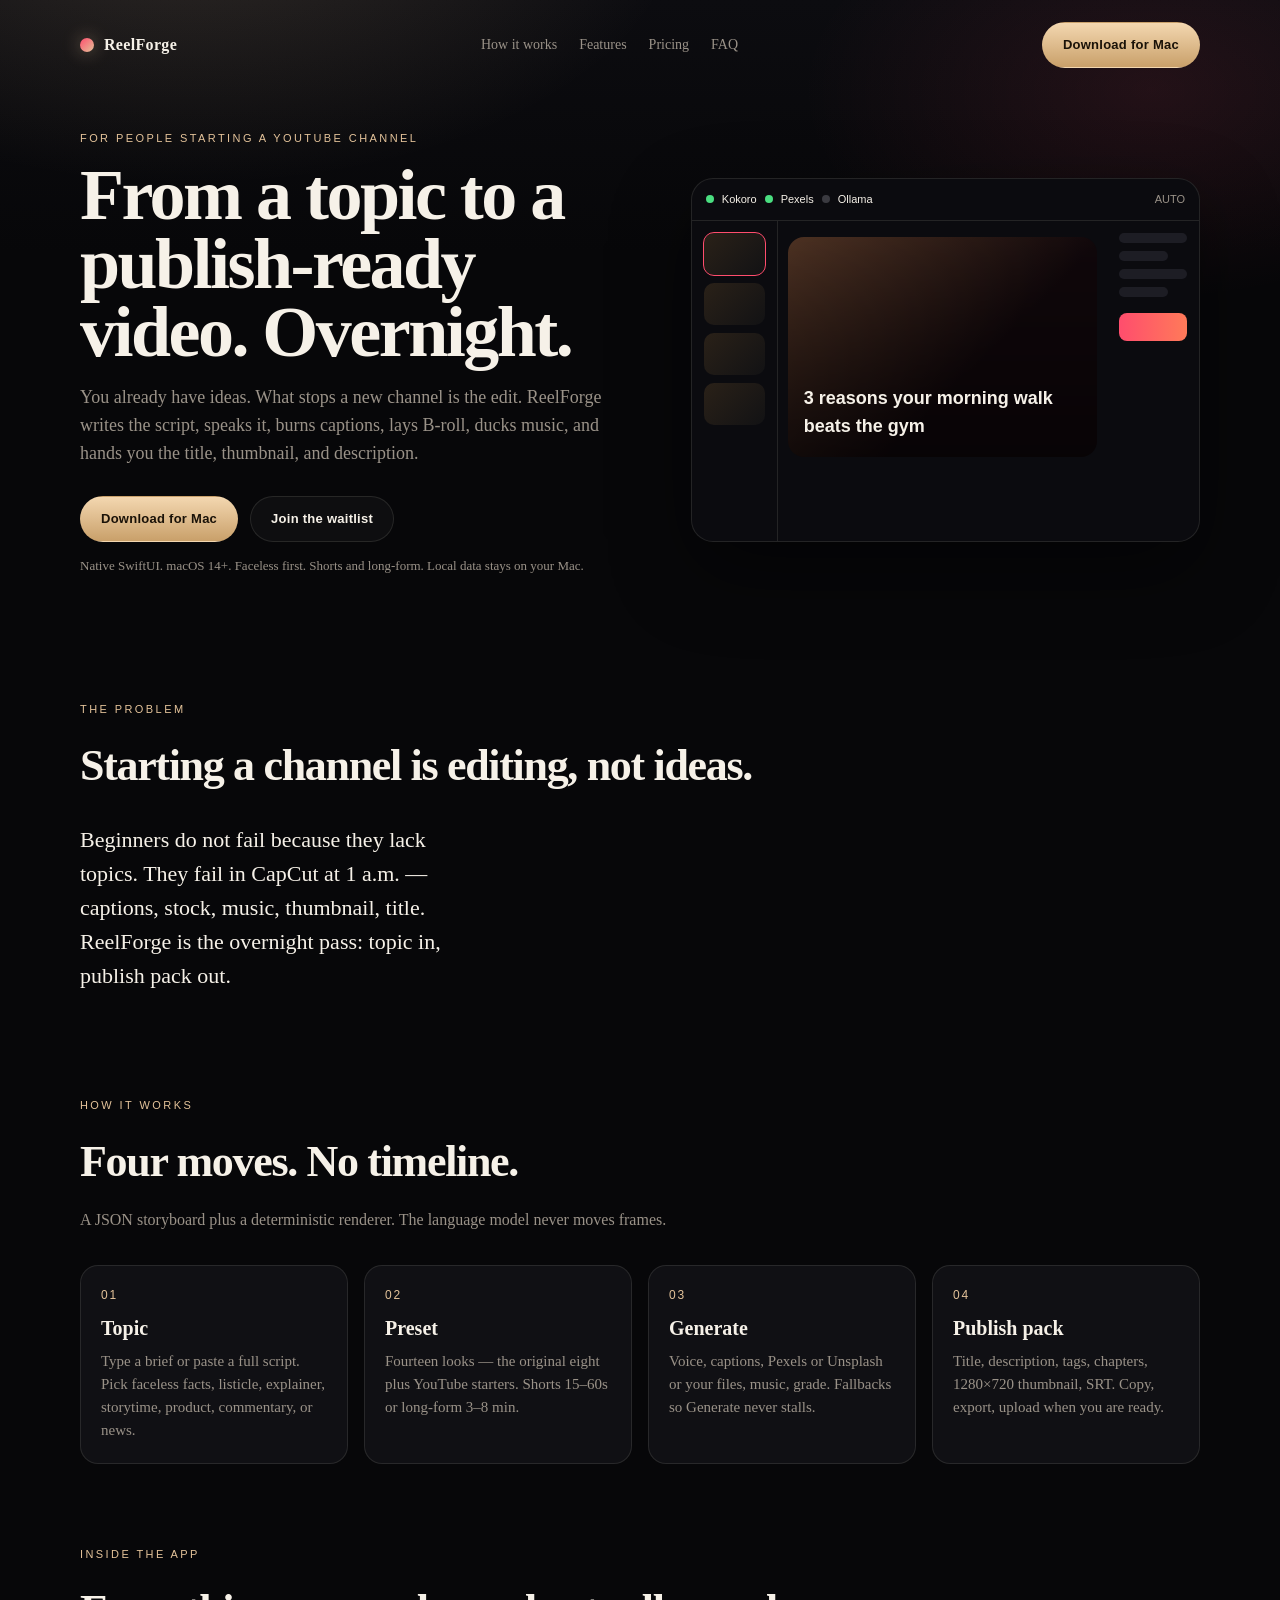
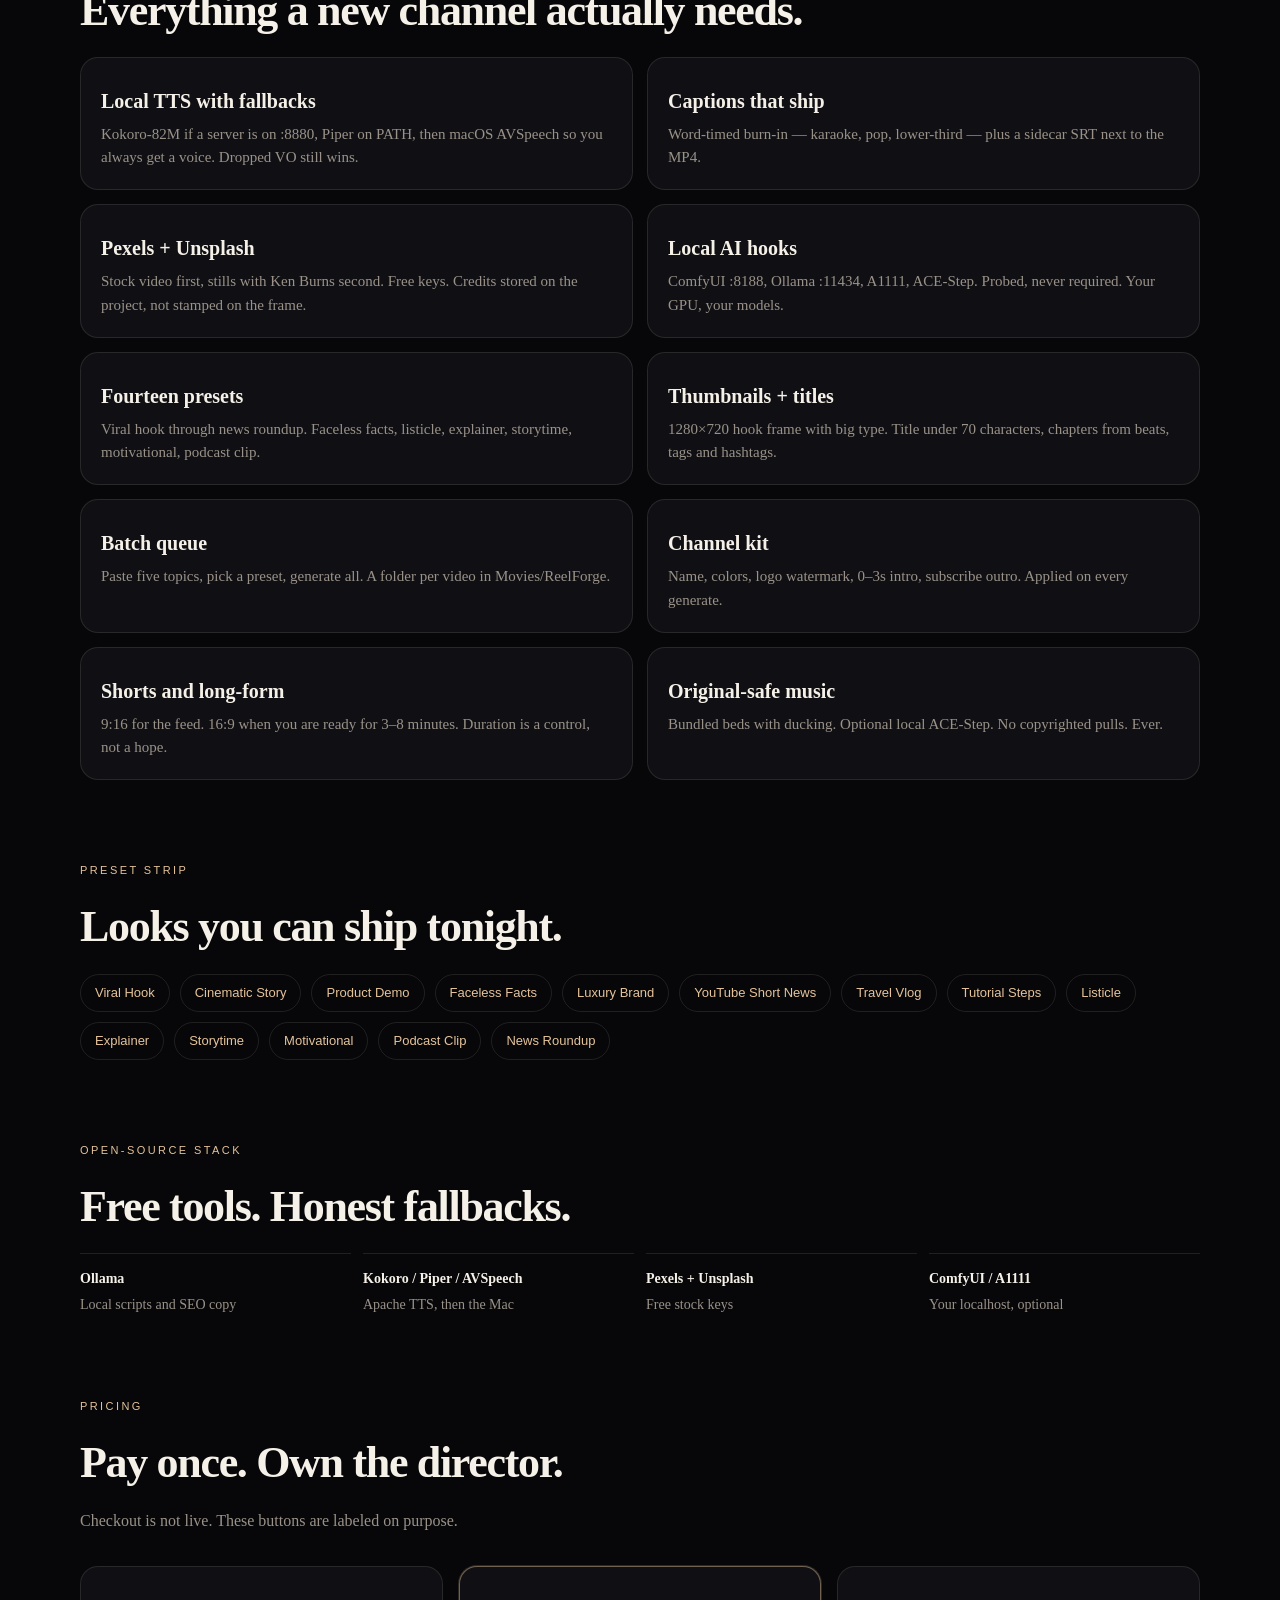
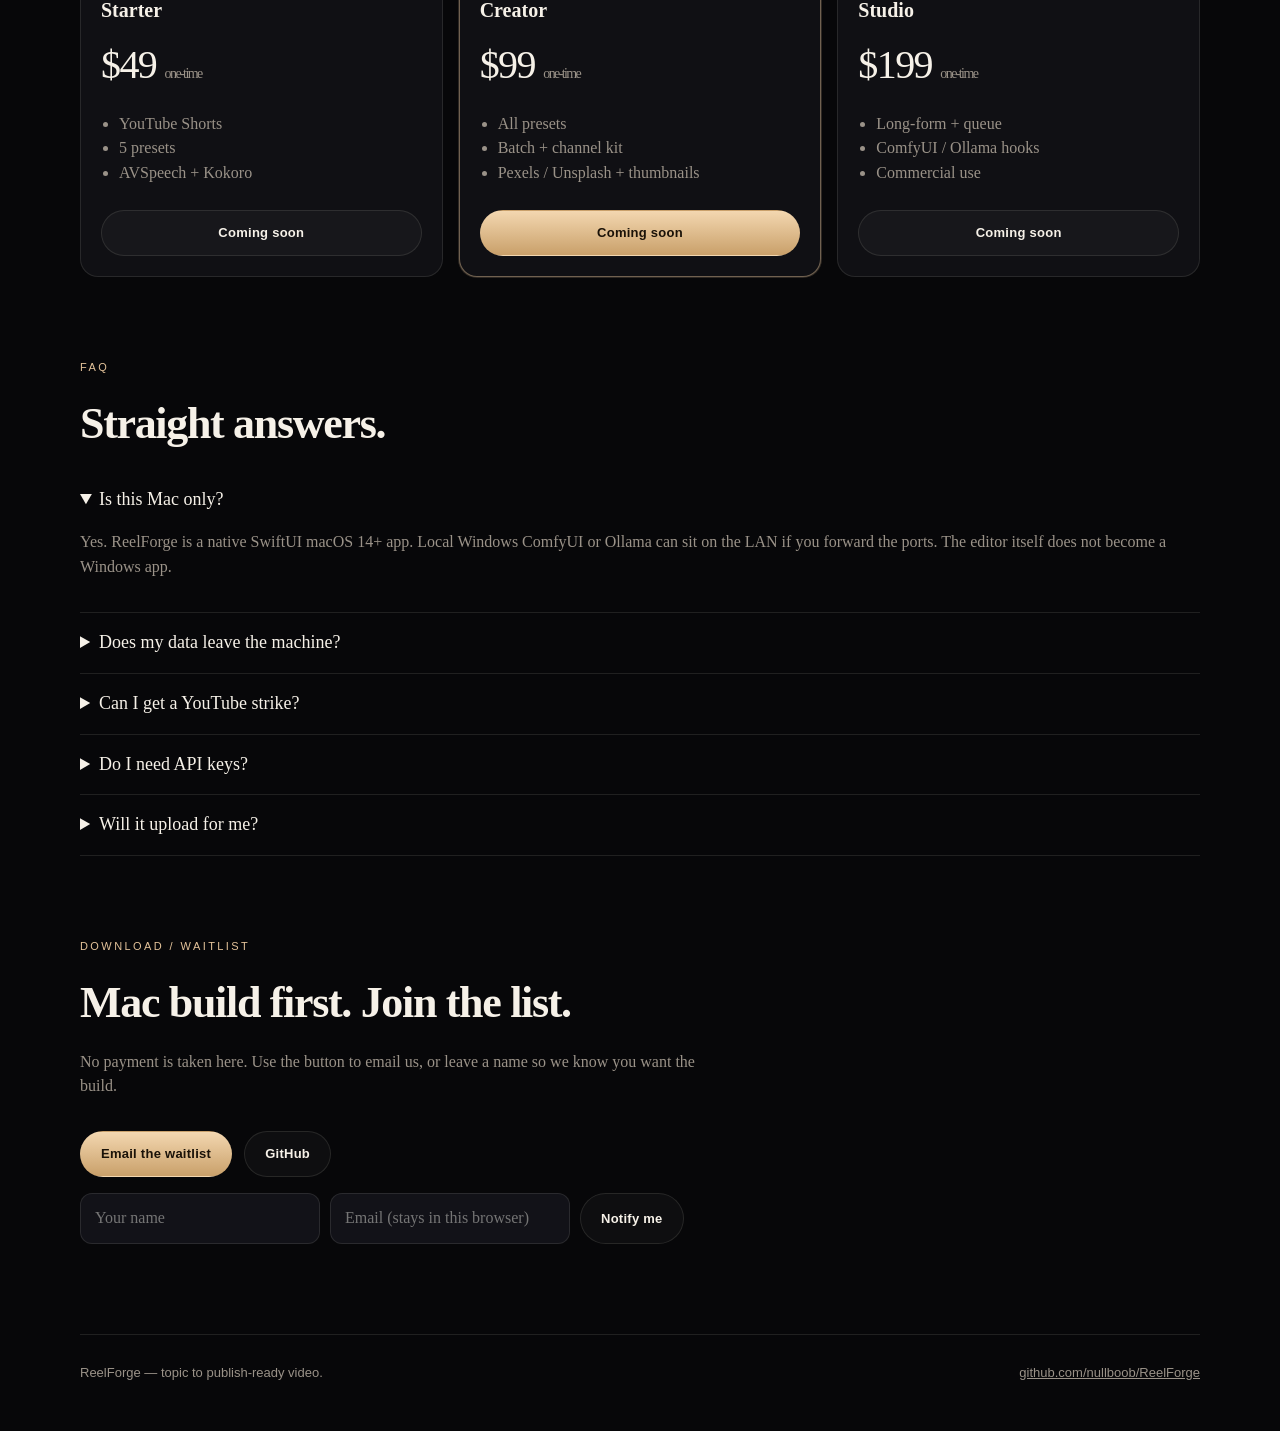
==== site/index.html @ a529e501 "Add YouTube publish pack, channel kit, batch, and sales site Expand ReelForge for beginner YouTube a" ====
<!DOCTYPE html>
<html lang="en">
<head>
  <meta charset="utf-8" />
  <meta name="viewport" content="width=device-width, initial-scale=1" />
  <title>ReelForge — From a topic to a publish-ready video. Overnight.</title>
  <meta name="description" content="ReelForge is a native Mac app for new YouTubers. Type a topic. Get a finished Short or long-form video with voice, captions, B-roll, music, thumbnail, title, and tags." />
  <link rel="stylesheet" href="styles.css" />
</head>
<body>
  <div class="wrap">
    <header class="nav">
      <div class="brand"><span class="mark"></span> ReelForge</div>
      <nav class="nav-links">
        <a href="#how">How it works</a>
        <a href="#features">Features</a>
        <a href="#pricing">Pricing</a>
        <a href="#faq">FAQ</a>
      </nav>
      <a class="btn btn-gold" href="#download">Download for Mac</a>
    </header>

    <section class="hero">
      <div>
        <div class="kicker">For people starting a YouTube channel</div>
        <h1>From a topic to a publish-ready video. Overnight.</h1>
        <p class="lede">You already have ideas. What stops a new channel is the edit. ReelForge writes the script, speaks it, burns captions, lays B-roll, ducks music, and hands you the title, thumbnail, and description.</p>
        <div class="cta-row">
          <a class="btn btn-gold" href="#download">Download for Mac</a>
          <a class="btn btn-ghost" href="#waitlist">Join the waitlist</a>
        </div>
        <p class="fine">Native SwiftUI. macOS 14+. Faceless first. Shorts and long-form. Local data stays on your Mac.</p>
      </div>
      <aside class="mock" aria-label="ReelForge app mock">
        <div class="mock-bar">
          <span class="dot on"></span> Kokoro
          <span class="dot on"></span> Pexels
          <span class="dot"></span> Ollama
          <span style="margin-left:auto;color:#9a9288">AUTO</span>
        </div>
        <div class="mock-body">
          <div class="col">
            <div class="chip sel"></div>
            <div class="chip"></div>
            <div class="chip"></div>
            <div class="chip"></div>
          </div>
          <div>
            <div class="screen">3 reasons your morning walk beats the gym</div>
          </div>
          <div class="col">
            <div class="bar wide"></div>
            <div class="bar mid"></div>
            <div class="bar wide"></div>
            <div class="bar mid"></div>
            <div class="gen"></div>
          </div>
        </div>
      </aside>
    </section>

    <section class="problem">
      <div class="kicker">The problem</div>
      <h2>Starting a channel is editing, not ideas.</h2>
      <p>Beginners do not fail because they lack topics. They fail in CapCut at 1 a.m. — captions, stock, music, thumbnail, title. ReelForge is the overnight pass: topic in, publish pack out.</p>
    </section>

    <section class="how" id="how">
      <div class="kicker">How it works</div>
      <h2>Four moves. No timeline.</h2>
      <p class="sub">A JSON storyboard plus a deterministic renderer. The language model never moves frames.</p>
      <div class="steps">
        <article class="step"><div class="num">01</div><h3>Topic</h3><p>Type a brief or paste a full script. Pick faceless facts, listicle, explainer, storytime, product, commentary, or news.</p></article>
        <article class="step"><div class="num">02</div><h3>Preset</h3><p>Fourteen looks — the original eight plus YouTube starters. Shorts 15–60s or long-form 3–8 min.</p></article>
        <article class="step"><div class="num">03</div><h3>Generate</h3><p>Voice, captions, Pexels or Unsplash or your files, music, grade. Fallbacks so Generate never stalls.</p></article>
        <article class="step"><div class="num">04</div><h3>Publish pack</h3><p>Title, description, tags, chapters, 1280×720 thumbnail, SRT. Copy, export, upload when you are ready.</p></article>
      </div>
    </section>

    <section class="features" id="features">
      <div class="kicker">Inside the app</div>
      <h2>Everything a new channel actually needs.</h2>
      <div class="grid">
        <article class="feat"><h3>Local TTS with fallbacks</h3><p>Kokoro-82M if a server is on :8880, Piper on PATH, then macOS AVSpeech so you always get a voice. Dropped VO still wins.</p></article>
        <article class="feat"><h3>Captions that ship</h3><p>Word-timed burn-in — karaoke, pop, lower-third — plus a sidecar SRT next to the MP4.</p></article>
        <article class="feat"><h3>Pexels + Unsplash</h3><p>Stock video first, stills with Ken Burns second. Free keys. Credits stored on the project, not stamped on the frame.</p></article>
        <article class="feat"><h3>Local AI hooks</h3><p>ComfyUI :8188, Ollama :11434, A1111, ACE-Step. Probed, never required. Your GPU, your models.</p></article>
        <article class="feat"><h3>Fourteen presets</h3><p>Viral hook through news roundup. Faceless facts, listicle, explainer, storytime, motivational, podcast clip.</p></article>
        <article class="feat"><h3>Thumbnails + titles</h3><p>1280×720 hook frame with big type. Title under 70 characters, chapters from beats, tags and hashtags.</p></article>
        <article class="feat"><h3>Batch queue</h3><p>Paste five topics, pick a preset, generate all. A folder per video in Movies/ReelForge.</p></article>
        <article class="feat"><h3>Channel kit</h3><p>Name, colors, logo watermark, 0–3s intro, subscribe outro. Applied on every generate.</p></article>
        <article class="feat"><h3>Shorts and long-form</h3><p>9:16 for the feed. 16:9 when you are ready for 3–8 minutes. Duration is a control, not a hope.</p></article>
        <article class="feat"><h3>Original-safe music</h3><p>Bundled beds with ducking. Optional local ACE-Step. No copyrighted pulls. Ever.</p></article>
      </div>
    </section>

    <section class="presets">
      <div class="kicker">Preset strip</div>
      <h2>Looks you can ship tonight.</h2>
      <div class="strip">
        <span class="pill">Viral Hook</span>
        <span class="pill">Cinematic Story</span>
        <span class="pill">Product Demo</span>
        <span class="pill">Faceless Facts</span>
        <span class="pill">Luxury Brand</span>
        <span class="pill">YouTube Short News</span>
        <span class="pill">Travel Vlog</span>
        <span class="pill">Tutorial Steps</span>
        <span class="pill">Listicle</span>
        <span class="pill">Explainer</span>
        <span class="pill">Storytime</span>
        <span class="pill">Motivational</span>
        <span class="pill">Podcast Clip</span>
        <span class="pill">News Roundup</span>
      </div>
    </section>

    <section class="trust">
      <div class="kicker">Open-source stack</div>
      <h2>Free tools. Honest fallbacks.</h2>
      <div class="trust-row">
        <div><strong>Ollama</strong> Local scripts and SEO copy</div>
        <div><strong>Kokoro / Piper / AVSpeech</strong> Apache TTS, then the Mac</div>
        <div><strong>Pexels + Unsplash</strong> Free stock keys</div>
        <div><strong>ComfyUI / A1111</strong> Your localhost, optional</div>
      </div>
    </section>

    <section class="pricing" id="pricing">
      <div class="kicker">Pricing</div>
      <h2>Pay once. Own the director.</h2>
      <p class="sub">Checkout is not live. These buttons are labeled on purpose.</p>
      <div class="prices">
        <article class="price">
          <h3>Starter</h3>
          <div class="cost">$49 <span>one-time</span></div>
          <ul>
            <li>YouTube Shorts</li>
            <li>5 presets</li>
            <li>AVSpeech + Kokoro</li>
          </ul>
          <a class="btn btn-ghost" href="#download">Coming soon</a>
        </article>
        <article class="price featured">
          <h3>Creator</h3>
          <div class="cost">$99 <span>one-time</span></div>
          <ul>
            <li>All presets</li>
            <li>Batch + channel kit</li>
            <li>Pexels / Unsplash + thumbnails</li>
          </ul>
          <a class="btn btn-gold" href="#download">Coming soon</a>
        </article>
        <article class="price">
          <h3>Studio</h3>
          <div class="cost">$199 <span>one-time</span></div>
          <ul>
            <li>Long-form + queue</li>
            <li>ComfyUI / Ollama hooks</li>
            <li>Commercial use</li>
          </ul>
          <a class="btn btn-ghost" href="#download">Coming soon</a>
        </article>
      </div>
    </section>

    <section class="faq" id="faq">
      <div class="kicker">FAQ</div>
      <h2>Straight answers.</h2>
      <details open>
        <summary>Is this Mac only?</summary>
        <p>Yes. ReelForge is a native SwiftUI macOS 14+ app. Local Windows ComfyUI or Ollama can sit on the LAN if you forward the ports. The editor itself does not become a Windows app.</p>
      </details>
      <details>
        <summary>Does my data leave the machine?</summary>
        <p>Projects live in Application Support. Exports land in Movies/ReelForge. Optional keys call Pexels or Unsplash. Optional localhost calls stay on your network. There is no cloud render farm.</p>
      </details>
      <details>
        <summary>Can I get a YouTube strike?</summary>
        <p>We never download copyrighted music. Beds are synthesized or come from a local ACE-Step hook you run. Stock still needs you to respect Pexels/Unsplash licenses. You remain the publisher.</p>
      </details>
      <details>
        <summary>Do I need API keys?</summary>
        <p>No. Generate always finishes with AVSpeech, cards, and a bundled bed. Pexels and Unsplash keys unlock real B-roll. Ollama, Kokoro, ComfyUI are probes — nice when present.</p>
      </details>
      <details>
        <summary>Will it upload for me?</summary>
        <p>Not yet. Settings can store a YouTube Data API key. The Upload button is disabled until OAuth exists. We will not fake a successful upload.</p>
      </details>
    </section>

    <section class="waitlist" id="waitlist">
      <div class="kicker" id="download">Download / waitlist</div>
      <h2>Mac build first. Join the list.</h2>
      <p class="sub">No payment is taken here. Use the button to email us, or leave a name so we know you want the build.</p>
      <div class="cta-row">
        <a class="btn btn-gold" href="mailto:hello@reelforge.app?subject=ReelForge%20waitlist">Email the waitlist</a>
        <a class="btn btn-ghost" href="https://github.com/nullboob/ReelForge">GitHub</a>
      </div>
      <form action="#waitlist" method="get">
        <input type="text" name="name" placeholder="Your name" aria-label="Your name" />
        <input type="email" name="email" placeholder="Email (stays in this browser)" aria-label="Email" />
        <button class="btn btn-ghost" type="submit">Notify me</button>
      </form>
    </section>

    <footer>
      <div>ReelForge — topic to publish-ready video.</div>
      <a href="https://github.com/nullboob/ReelForge">github.com/nullboob/ReelForge</a>
    </footer>
  </div>
</body>
</html>
---- site/styles.css ----
:root {
  --bg: #070709;
  --ink: #f6f1e8;
  --muted: #9a9288;
  --gold: #e4c39a;
  --gold-2: #c9a06a;
  --line: rgba(255, 248, 236, 0.1);
  --card: #101014;
  --accent: #ff4d6d;
  --shadow: 0 30px 80px rgba(0, 0, 0, 0.45);
  --max: 1120px;
}

* { box-sizing: border-box; }
html { scroll-behavior: smooth; }
body {
  margin: 0;
  font-family: "Iowan Old Style", "Palatino Linotype", Palatino, Georgia, serif;
  background: var(--bg);
  color: var(--ink);
  line-height: 1.55;
}
body::before {
  content: "";
  position: fixed;
  inset: 0;
  pointer-events: none;
  background:
    radial-gradient(900px 500px at 15% -10%, rgba(228, 195, 154, 0.16), transparent 55%),
    radial-gradient(700px 420px at 90% 10%, rgba(255, 77, 109, 0.1), transparent 50%),
    linear-gradient(180deg, #0c0c10, #070709 28%);
  z-index: -1;
}

a { color: inherit; }
img { max-width: 100%; }
.wrap { width: min(var(--max), calc(100% - 40px)); margin: 0 auto; }
.nav, .hero, .grid, .steps, .presets, .trust, .pricing, .faq, footer { position: relative; }

.nav {
  display: flex;
  align-items: center;
  justify-content: space-between;
  padding: 22px 0 8px;
}
.brand {
  display: flex;
  align-items: center;
  gap: 10px;
  font-weight: 700;
  letter-spacing: 0.02em;
}
.mark {
  width: 14px;
  height: 14px;
  border-radius: 50%;
  background: linear-gradient(135deg, var(--accent), var(--gold));
  box-shadow: 0 0 18px rgba(228, 195, 154, 0.45);
}
.nav-links { display: flex; gap: 22px; font-size: 14px; color: var(--muted); }
.nav-links a { text-decoration: none; }
.nav-links a:hover { color: var(--gold); }

.btn {
  display: inline-flex;
  align-items: center;
  justify-content: center;
  border-radius: 999px;
  padding: 12px 20px;
  text-decoration: none;
  font-family: "Avenir Next", "Segoe UI", sans-serif;
  font-size: 13px;
  font-weight: 650;
  letter-spacing: 0.02em;
  border: 1px solid transparent;
}
.btn-gold {
  background: linear-gradient(180deg, #f3d7b0, var(--gold-2));
  color: #1a1208;
}
.btn-ghost {
  border-color: var(--line);
  color: var(--ink);
  background: rgba(255,255,255,0.03);
}
.btn:hover { transform: translateY(-1px); }

.hero { display: grid; grid-template-columns: 1.05fr 0.95fr; gap: 48px; padding: 54px 0 40px; align-items: center; }
.kicker {
  font-family: "Avenir Next", "Segoe UI", sans-serif;
  font-size: 11px;
  letter-spacing: 0.22em;
  text-transform: uppercase;
  color: var(--gold);
  margin-bottom: 14px;
}
h1 {
  font-size: clamp(40px, 6vw, 72px);
  line-height: 0.95;
  letter-spacing: -0.035em;
  margin: 0 0 18px;
  font-weight: 600;
}
.lede { color: var(--muted); font-size: 18px; max-width: 34em; margin: 0 0 28px; }
.cta-row { display: flex; gap: 12px; flex-wrap: wrap; }
.fine { margin-top: 14px; color: var(--muted); font-size: 13px; }

.mock {
  background: #0b0b0f;
  border: 1px solid var(--line);
  border-radius: 22px;
  box-shadow: var(--shadow);
  overflow: hidden;
}
.mock-bar {
  display: flex;
  align-items: center;
  gap: 8px;
  padding: 12px 14px;
  border-bottom: 1px solid var(--line);
  font-family: "Avenir Next", sans-serif;
  font-size: 11px;
}
.dot { width: 8px; height: 8px; border-radius: 50%; background: #3a3a40; }
.dot.on { background: #4ade80; }
.mock-body { display: grid; grid-template-columns: 86px 1fr 92px; min-height: 320px; }
.col { padding: 12px; border-right: 1px solid var(--line); }
.col:last-child { border-right: 0; }
.chip {
  height: 42px;
  border-radius: 10px;
  margin-bottom: 8px;
  background: linear-gradient(135deg, #2a2118, #121214);
}
.chip.sel { outline: 1px solid var(--accent); }
.screen {
  margin: 16px 10px;
  border-radius: 16px;
  background:
    linear-gradient(180deg, rgba(0,0,0,0.15), rgba(0,0,0,0.55)),
    linear-gradient(135deg, #5a3a28, #12080c 60%);
  min-height: 220px;
  display: flex;
  align-items: flex-end;
  padding: 16px;
  font-family: "Avenir Next", sans-serif;
  font-weight: 800;
  font-size: 18px;
}
.field, .bar {
  height: 10px;
  border-radius: 99px;
  background: #1d1d24;
  margin-bottom: 8px;
}
.bar.wide { width: 100%; }
.bar.mid { width: 72%; }
.gen {
  margin-top: 16px;
  height: 28px;
  border-radius: 8px;
  background: linear-gradient(90deg, var(--accent), #ff7a59);
}

.problem, .how, .features, .presets, .trust, .pricing, .faq, .waitlist {
  padding: 72px 0 10px;
}
h2 { font-size: clamp(28px, 4vw, 44px); letter-spacing: -0.03em; margin: 0 0 12px; }
.sub { color: var(--muted); max-width: 40em; margin: 0 0 32px; }
.problem p { font-size: 22px; max-width: 18em; }

.steps { display: grid; grid-template-columns: repeat(4, 1fr); gap: 16px; }
.step, .feat, .price, .preset {
  background: var(--card);
  border: 1px solid var(--line);
  border-radius: 18px;
  padding: 20px;
}
.num { color: var(--gold); font-family: "Avenir Next", sans-serif; font-size: 12px; letter-spacing: 0.16em; }
.step h3, .feat h3, .price h3 { margin: 8px 0 6px; font-size: 20px; }
.grid { display: grid; grid-template-columns: repeat(2, 1fr); gap: 14px; }
.feat p, .step p, .price p { color: var(--muted); margin: 0; font-size: 15px; }

.strip { display: flex; flex-wrap: wrap; gap: 10px; }
.pill {
  border: 1px solid var(--line);
  border-radius: 999px;
  padding: 8px 14px;
  font-family: "Avenir Next", sans-serif;
  font-size: 13px;
  color: var(--gold);
}

.trust-row {
  display: grid;
  grid-template-columns: repeat(4, 1fr);
  gap: 12px;
}
.trust-row div {
  border-top: 1px solid var(--line);
  padding-top: 14px;
  color: var(--muted);
  font-size: 14px;
}
.trust-row strong { display: block; color: var(--ink); margin-bottom: 4px; }

.prices { display: grid; grid-template-columns: repeat(3, 1fr); gap: 16px; }
.price.featured { border-color: rgba(228, 195, 154, 0.45); box-shadow: 0 0 0 1px rgba(228,195,154,0.18); }
.cost { font-size: 40px; margin: 8px 0; letter-spacing: -0.04em; }
.cost span { font-size: 14px; color: var(--muted); }
.price ul { padding-left: 18px; color: var(--muted); }
.price .btn { width: 100%; margin-top: 8px; }

.faq details {
  border-bottom: 1px solid var(--line);
  padding: 16px 0;
}
.faq summary { cursor: pointer; font-size: 18px; }
.faq p { color: var(--muted); }

form {
  display: flex;
  gap: 10px;
  flex-wrap: wrap;
  margin-top: 16px;
}
input, textarea {
  background: #121218;
  border: 1px solid var(--line);
  color: var(--ink);
  border-radius: 12px;
  padding: 12px 14px;
  font: inherit;
  min-width: 240px;
}

footer {
  margin-top: 80px;
  padding: 28px 0 48px;
  border-top: 1px solid var(--line);
  display: flex;
  justify-content: space-between;
  gap: 16px;
  color: var(--muted);
  font-family: "Avenir Next", sans-serif;
  font-size: 13px;
}

@media (max-width: 900px) {
  .hero, .steps, .prices, .trust-row, .mock-body { grid-template-columns: 1fr; }
  .grid { grid-template-columns: 1fr; }
  .nav-links { display: none; }
  .mock-body { min-height: 0; }
  .col:first-child, .col:last-child { display: none; }
}
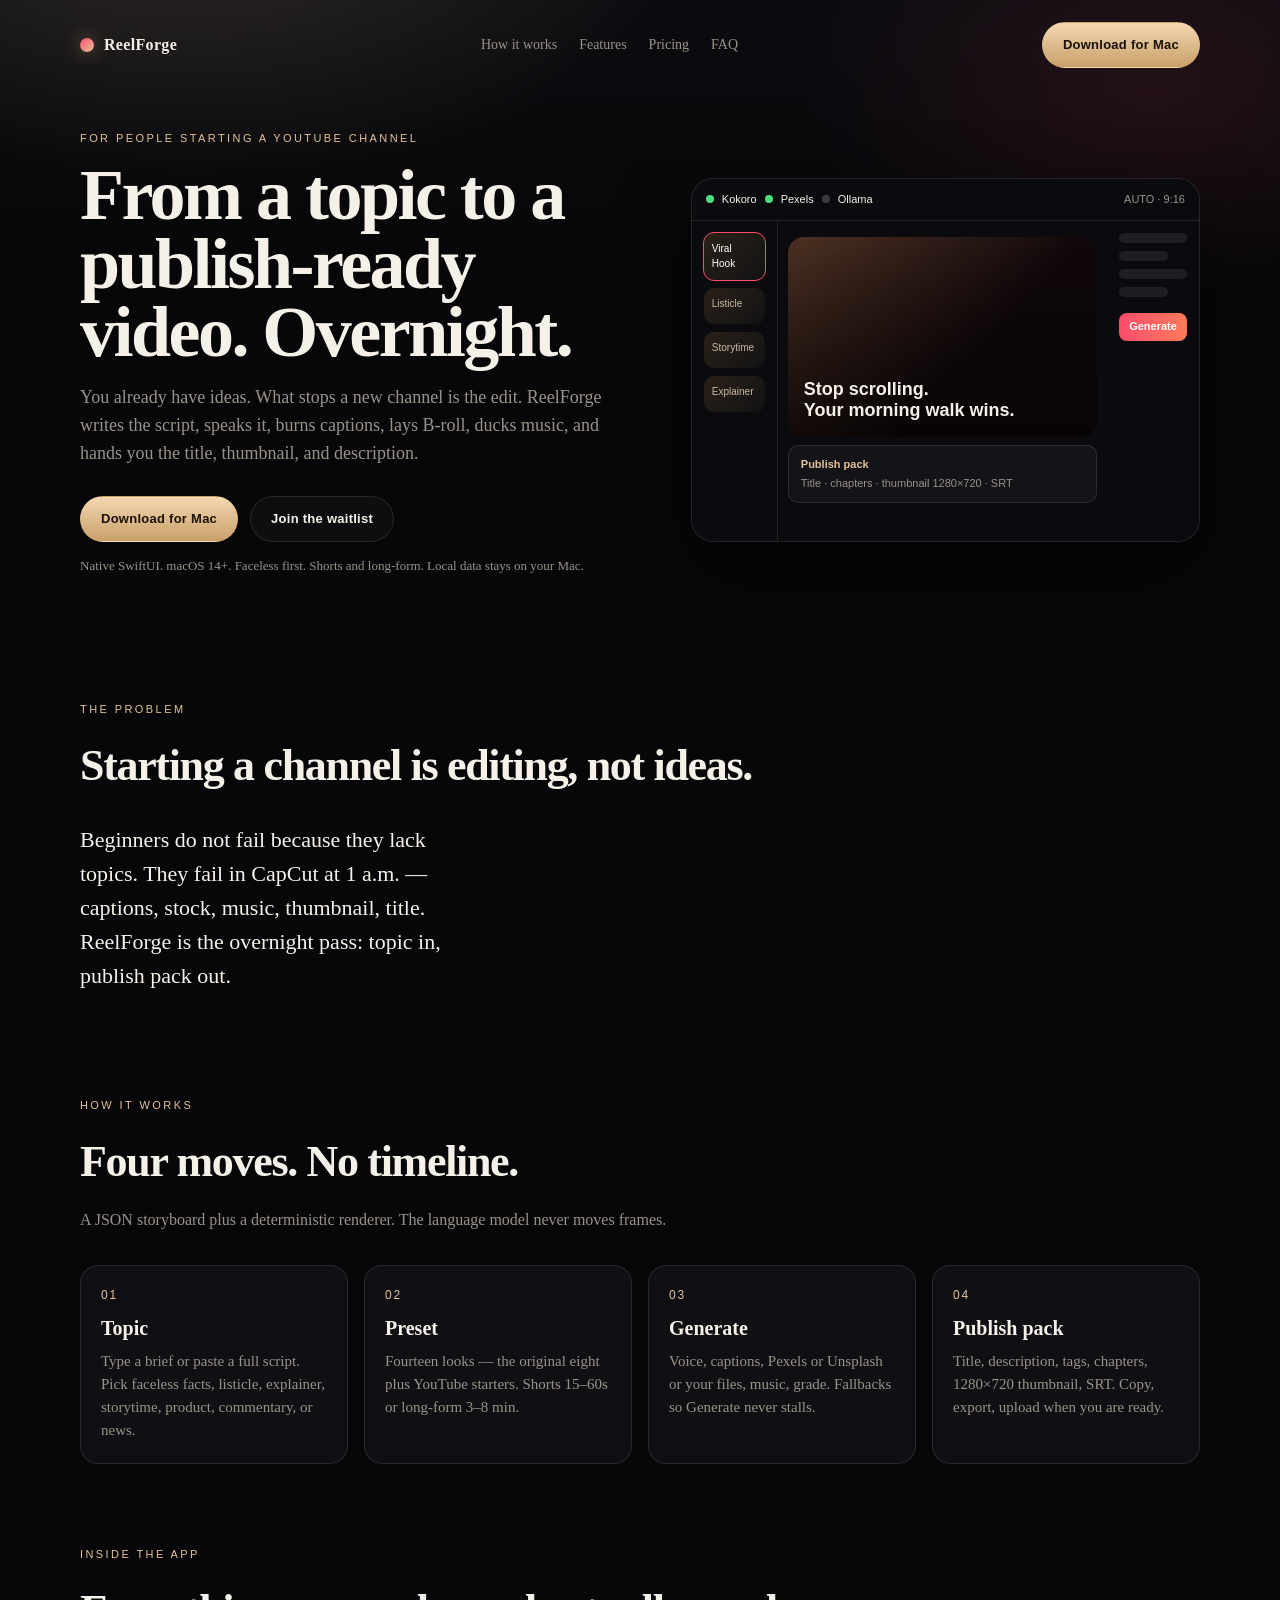
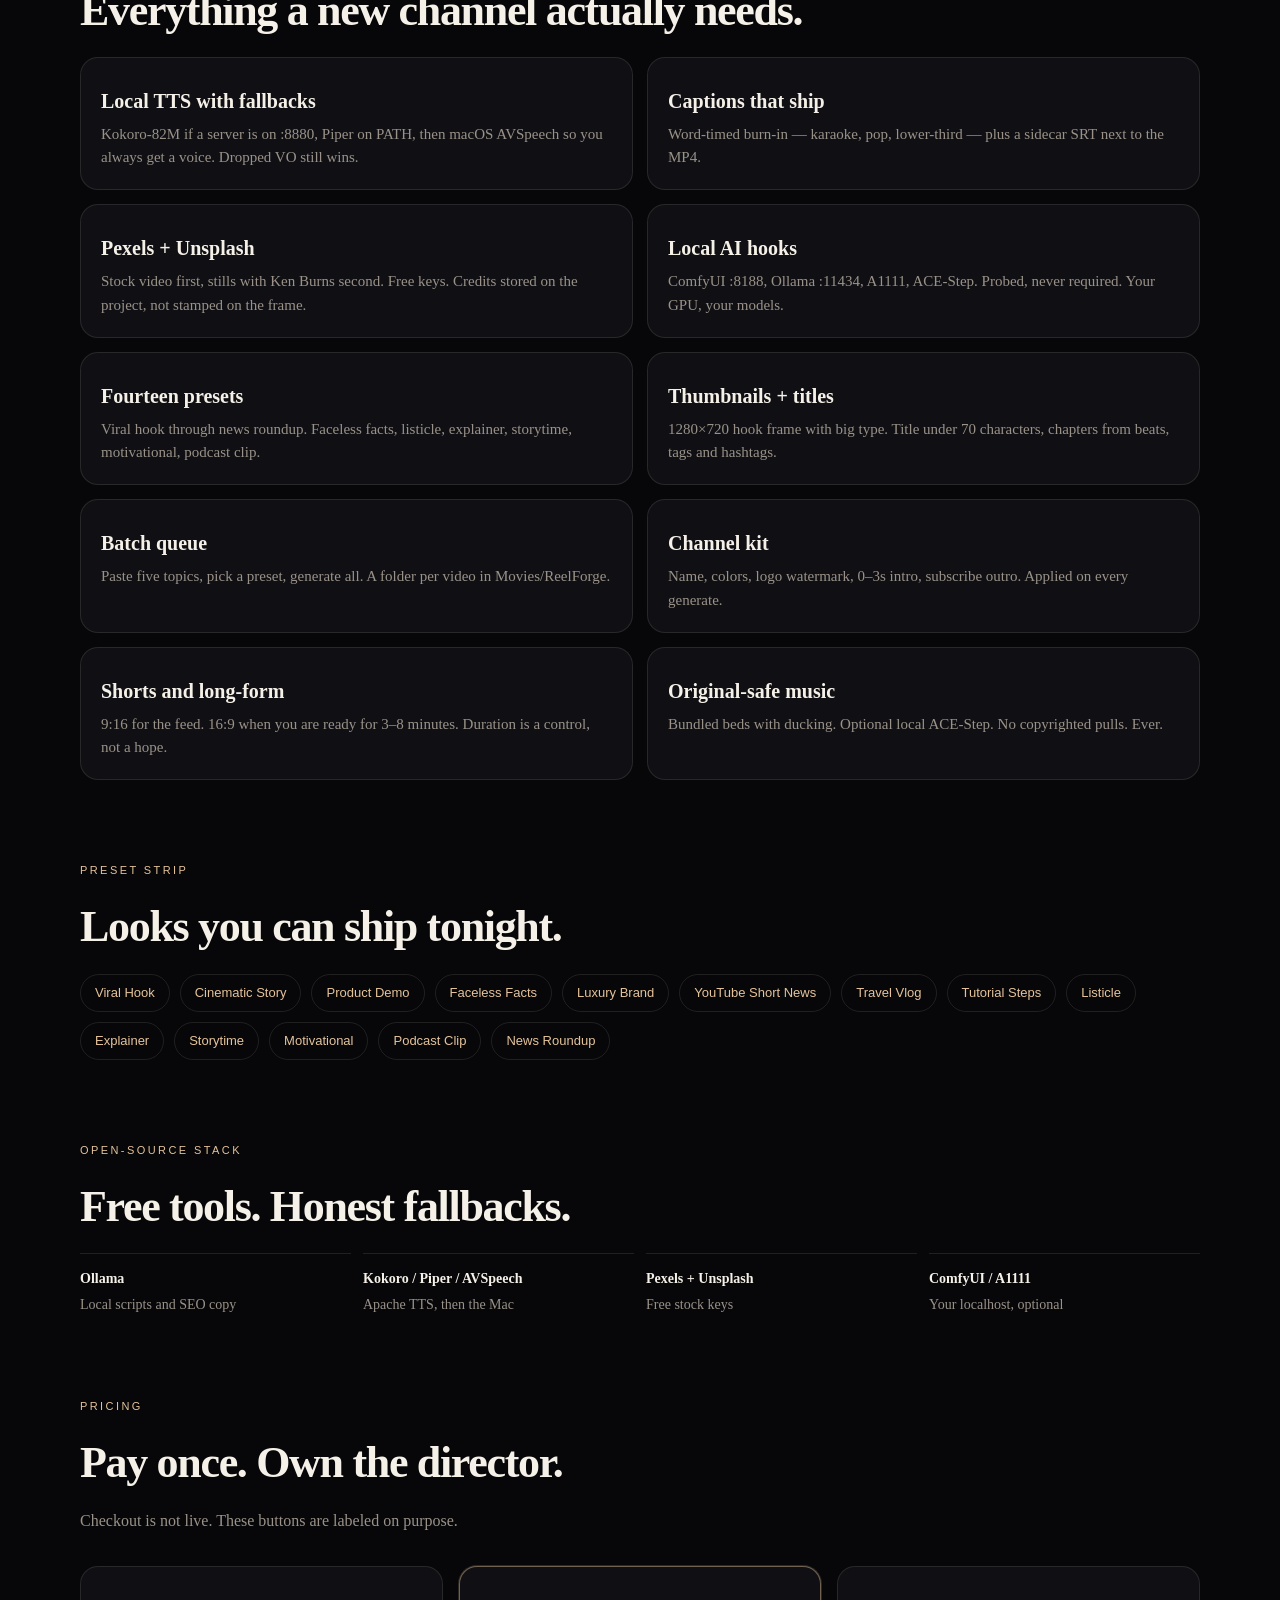
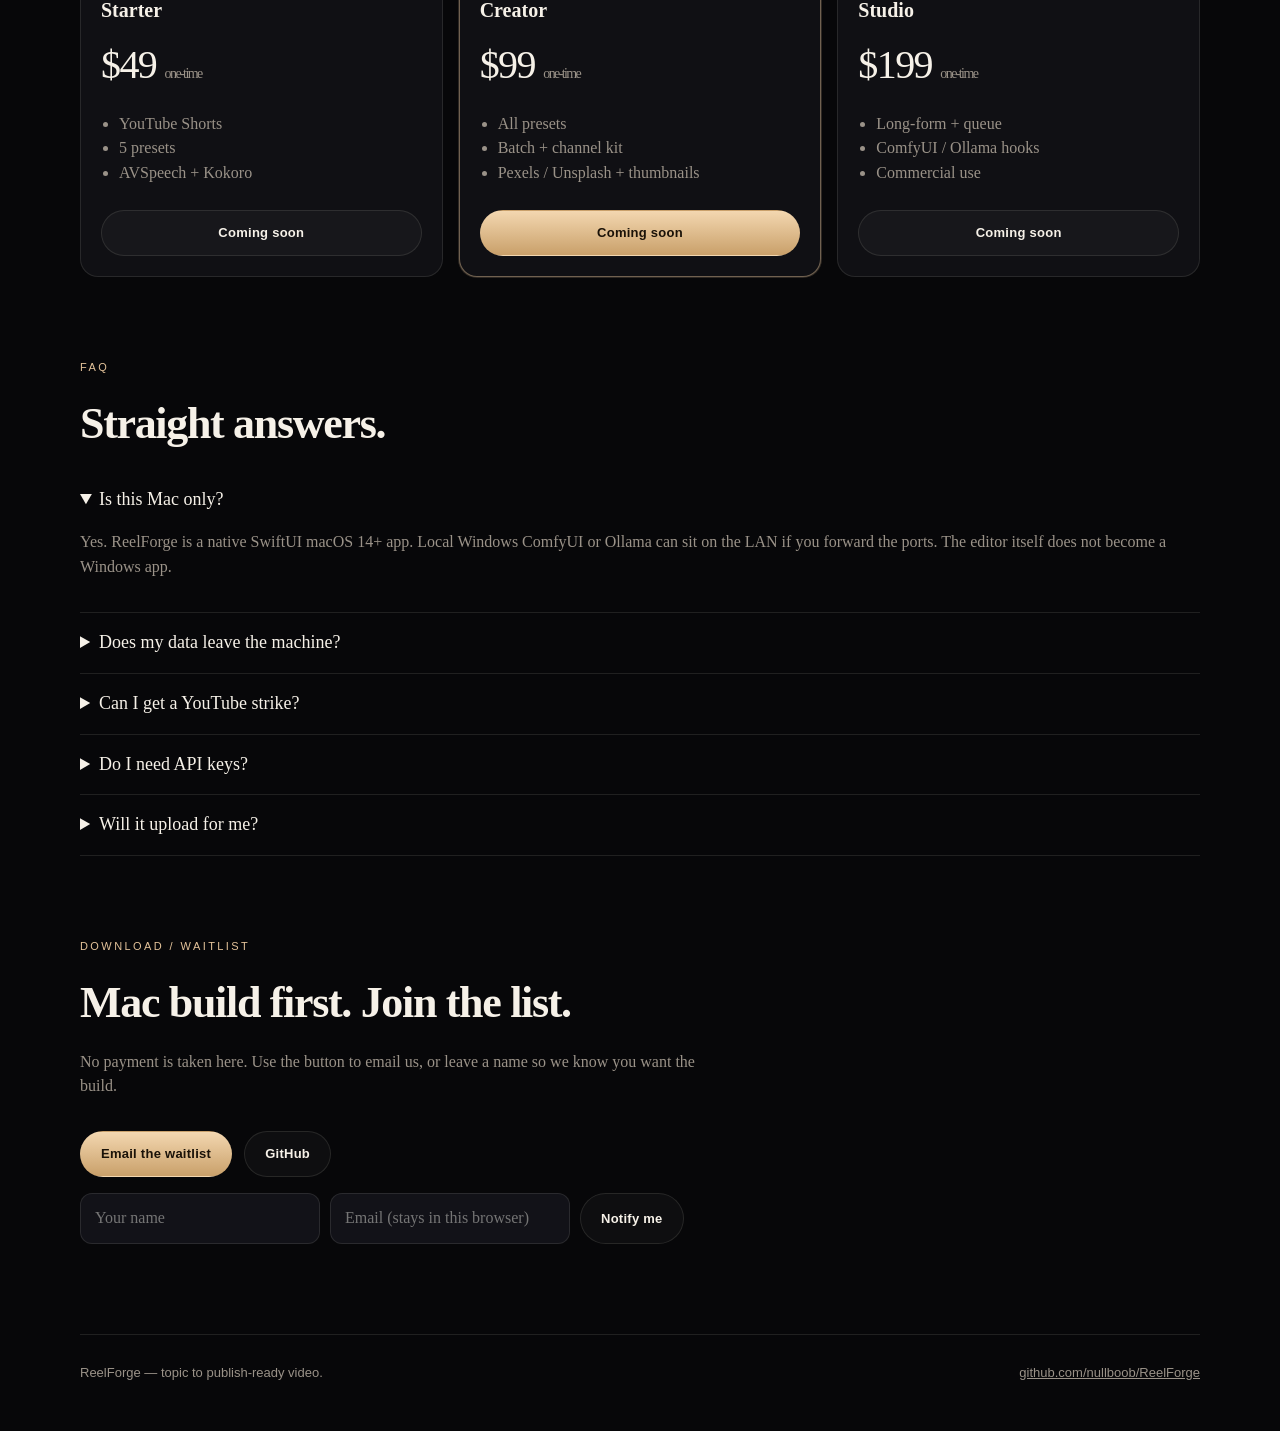
==== commit 4f73cfac: "Tighten YouTube picture quality and footage order Keep the Director + storyboard + AVFoundation path" ====
--- a/site/index.html
+++ b/site/index.html
@@ -36,24 +36,28 @@
           <span class="dot on"></span> Kokoro
           <span class="dot on"></span> Pexels
           <span class="dot"></span> Ollama
-          <span style="margin-left:auto;color:#9a9288">AUTO</span>
+          <span style="margin-left:auto;color:#9a9288">AUTO · 9:16</span>
         </div>
         <div class="mock-body">
           <div class="col">
-            <div class="chip sel"></div>
-            <div class="chip"></div>
-            <div class="chip"></div>
-            <div class="chip"></div>
+            <div class="chip sel">Viral Hook</div>
+            <div class="chip">Listicle</div>
+            <div class="chip">Storytime</div>
+            <div class="chip">Explainer</div>
           </div>
           <div>
-            <div class="screen">3 reasons your morning walk beats the gym</div>
+            <div class="screen">Stop scrolling.<br />Your morning walk wins.</div>
+            <div class="pack">
+              <strong>Publish pack</strong>
+              Title · chapters · thumbnail 1280×720 · SRT
+            </div>
           </div>
           <div class="col">
             <div class="bar wide"></div>
             <div class="bar mid"></div>
             <div class="bar wide"></div>
             <div class="bar mid"></div>
-            <div class="gen"></div>
+            <div class="gen">Generate</div>
           </div>
         </div>
       </aside>
--- a/site/styles.css
+++ b/site/styles.css
@@ -127,26 +127,42 @@
 .col { padding: 12px; border-right: 1px solid var(--line); }
 .col:last-child { border-right: 0; }
 .chip {
-  height: 42px;
+  min-height: 36px;
   border-radius: 10px;
   margin-bottom: 8px;
+  padding: 8px 8px;
   background: linear-gradient(135deg, #2a2118, #121214);
-}
-.chip.sel { outline: 1px solid var(--accent); }
+  font-family: "Avenir Next", sans-serif;
+  font-size: 10px;
+  color: #c9b8a4;
+}
+.chip.sel { outline: 1px solid var(--accent); color: #fff; }
 .screen {
-  margin: 16px 10px;
+  margin: 16px 10px 8px;
   border-radius: 16px;
   background:
     linear-gradient(180deg, rgba(0,0,0,0.15), rgba(0,0,0,0.55)),
     linear-gradient(135deg, #5a3a28, #12080c 60%);
-  min-height: 220px;
+  min-height: 200px;
   display: flex;
   align-items: flex-end;
   padding: 16px;
   font-family: "Avenir Next", sans-serif;
   font-weight: 800;
   font-size: 18px;
-}
+  line-height: 1.15;
+}
+.pack {
+  margin: 0 10px 12px;
+  padding: 10px 12px;
+  border-radius: 10px;
+  background: #141418;
+  border: 1px solid var(--line);
+  font-family: "Avenir Next", sans-serif;
+  font-size: 11px;
+  color: var(--muted);
+}
+.pack strong { display: block; color: var(--gold); margin-bottom: 2px; }
 .field, .bar {
   height: 10px;
   border-radius: 99px;
@@ -160,6 +176,13 @@
   height: 28px;
   border-radius: 8px;
   background: linear-gradient(90deg, var(--accent), #ff7a59);
+  color: #fff;
+  font-family: "Avenir Next", sans-serif;
+  font-size: 11px;
+  font-weight: 700;
+  display: flex;
+  align-items: center;
+  justify-content: center;
 }
 
 .problem, .how, .features, .presets, .trust, .pricing, .faq, .waitlist {
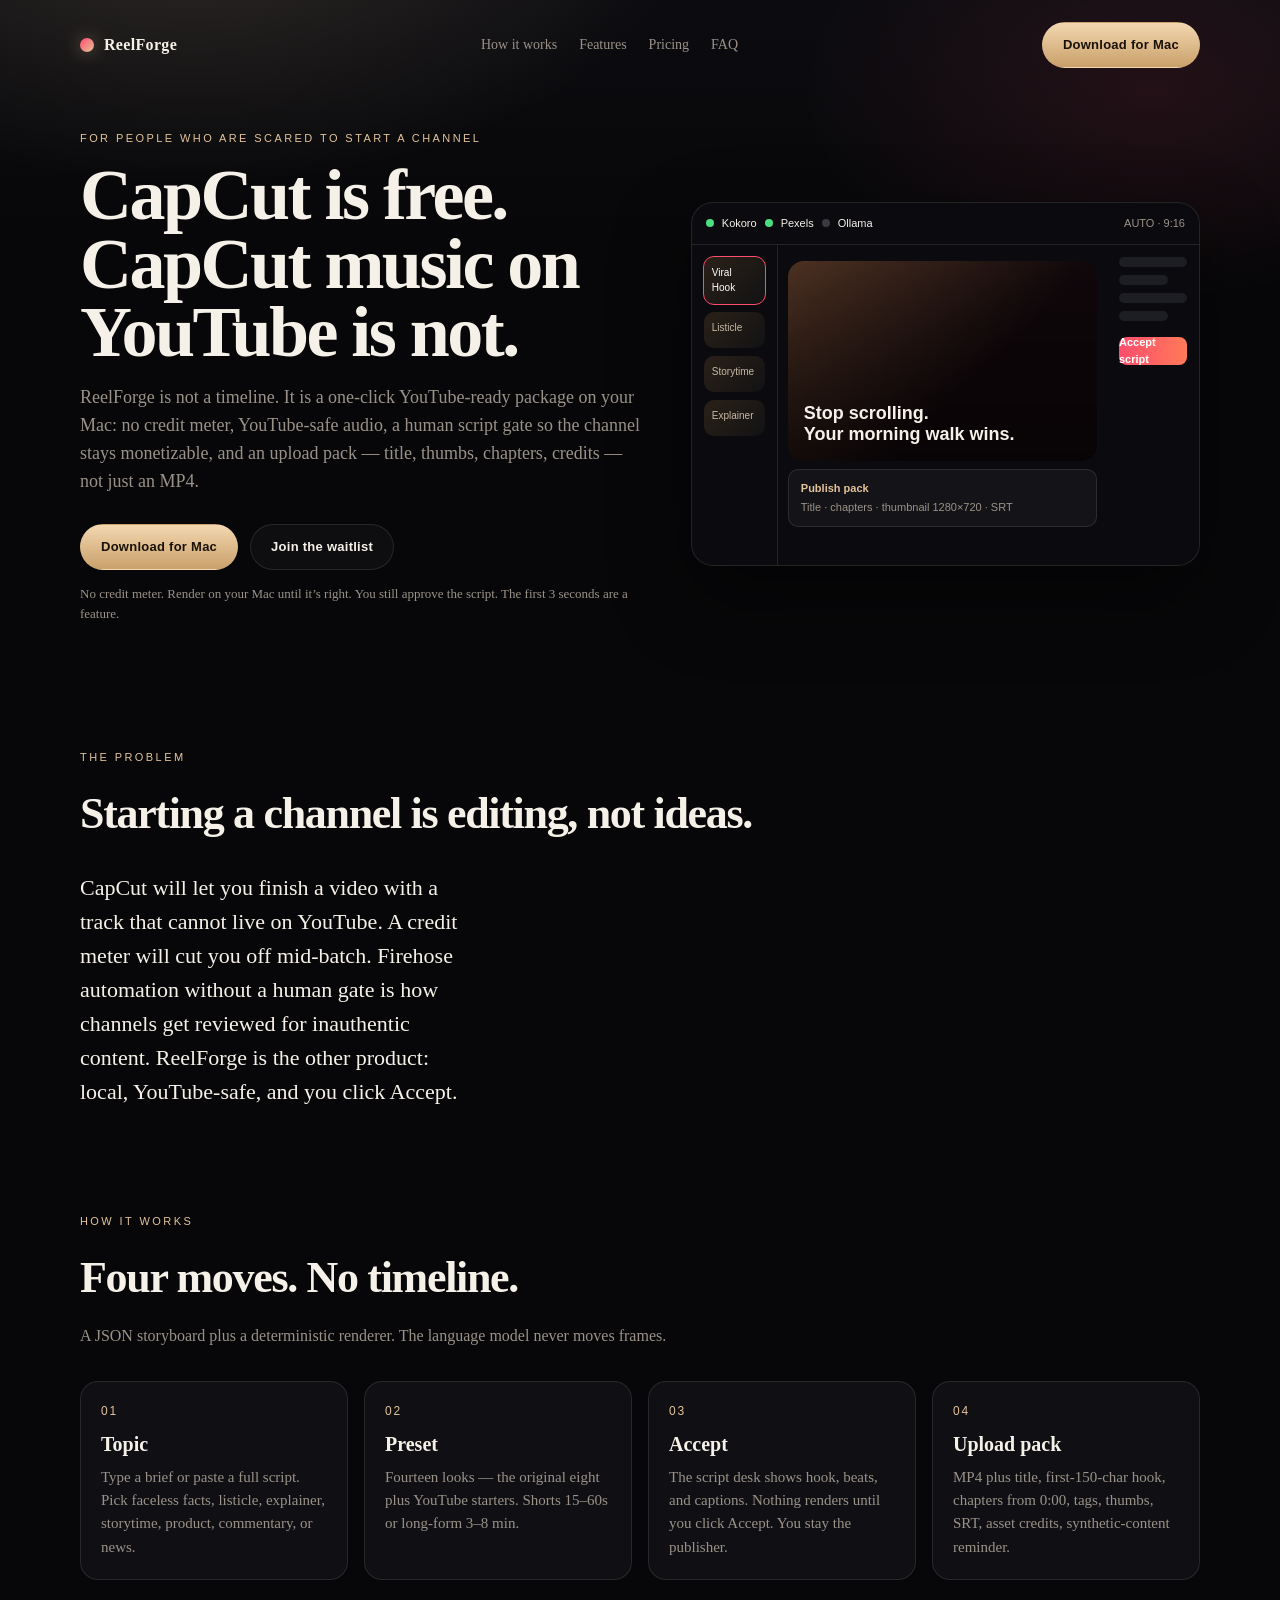
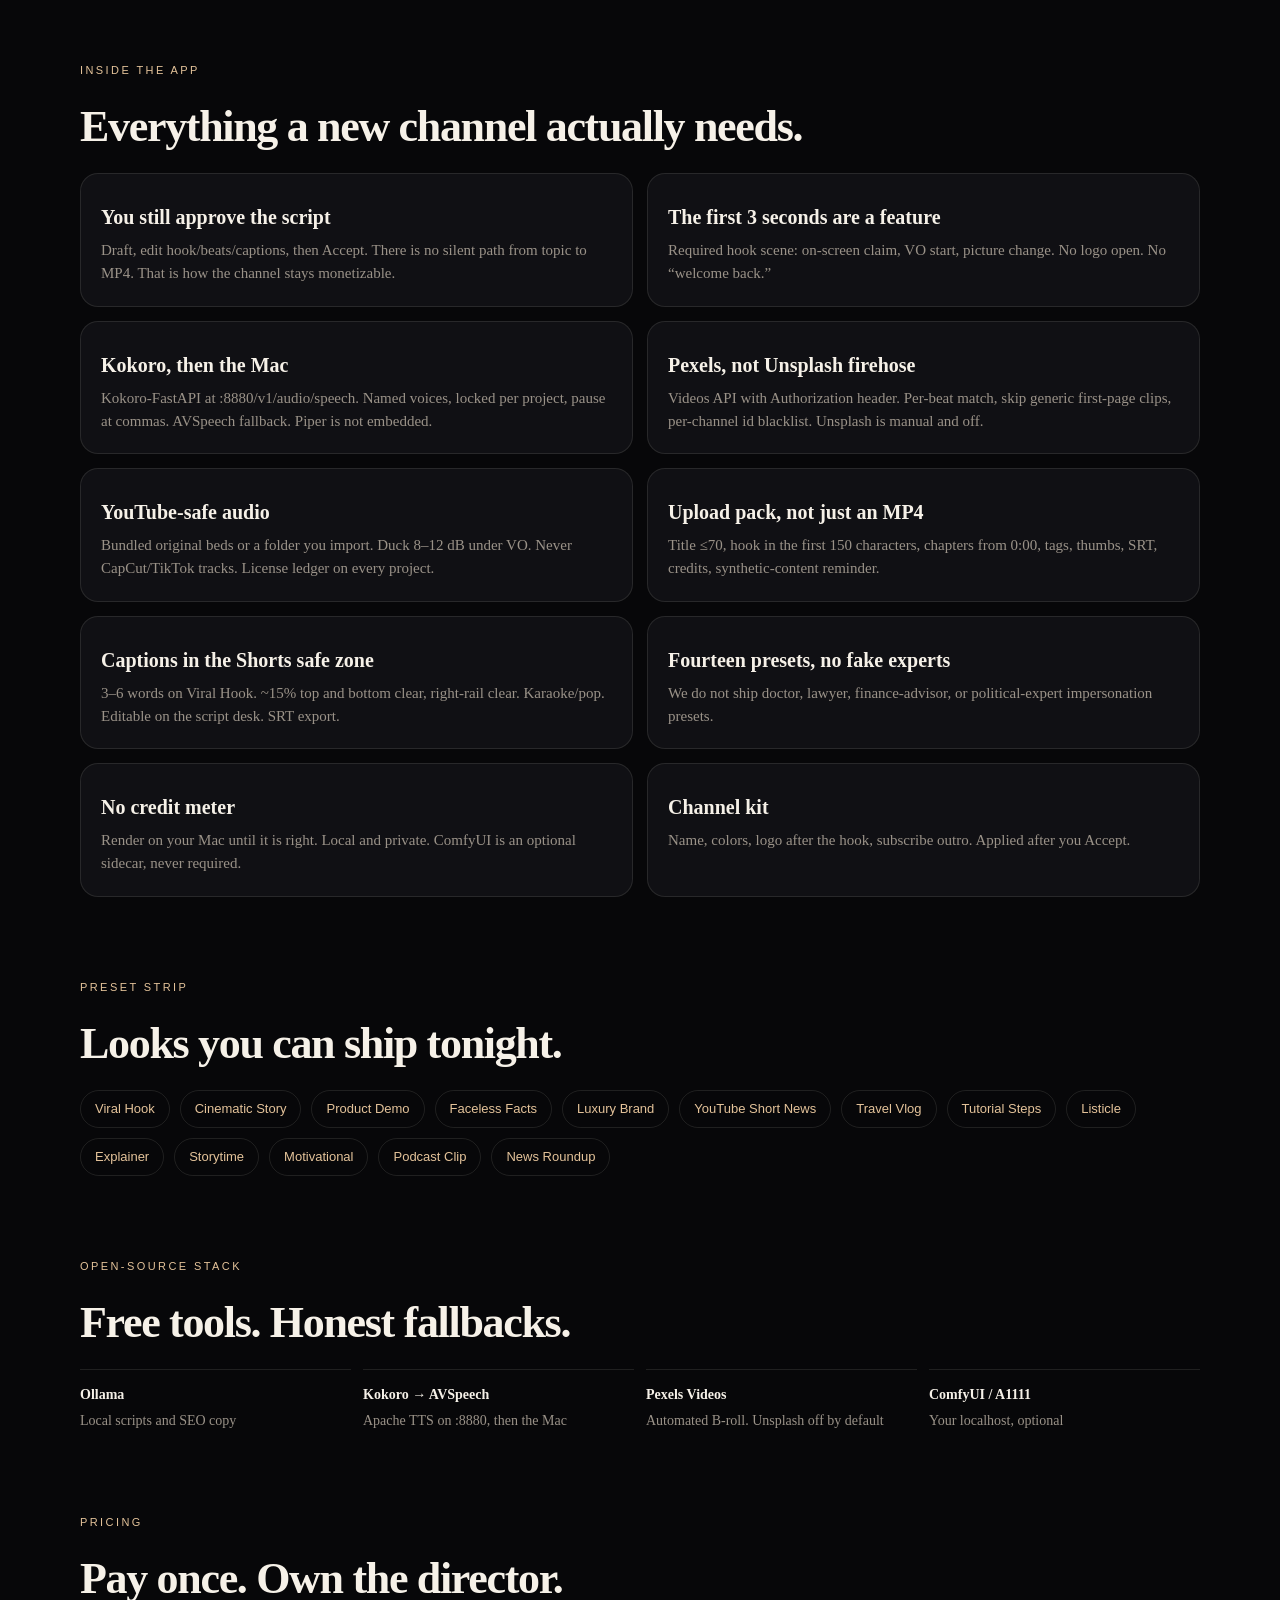
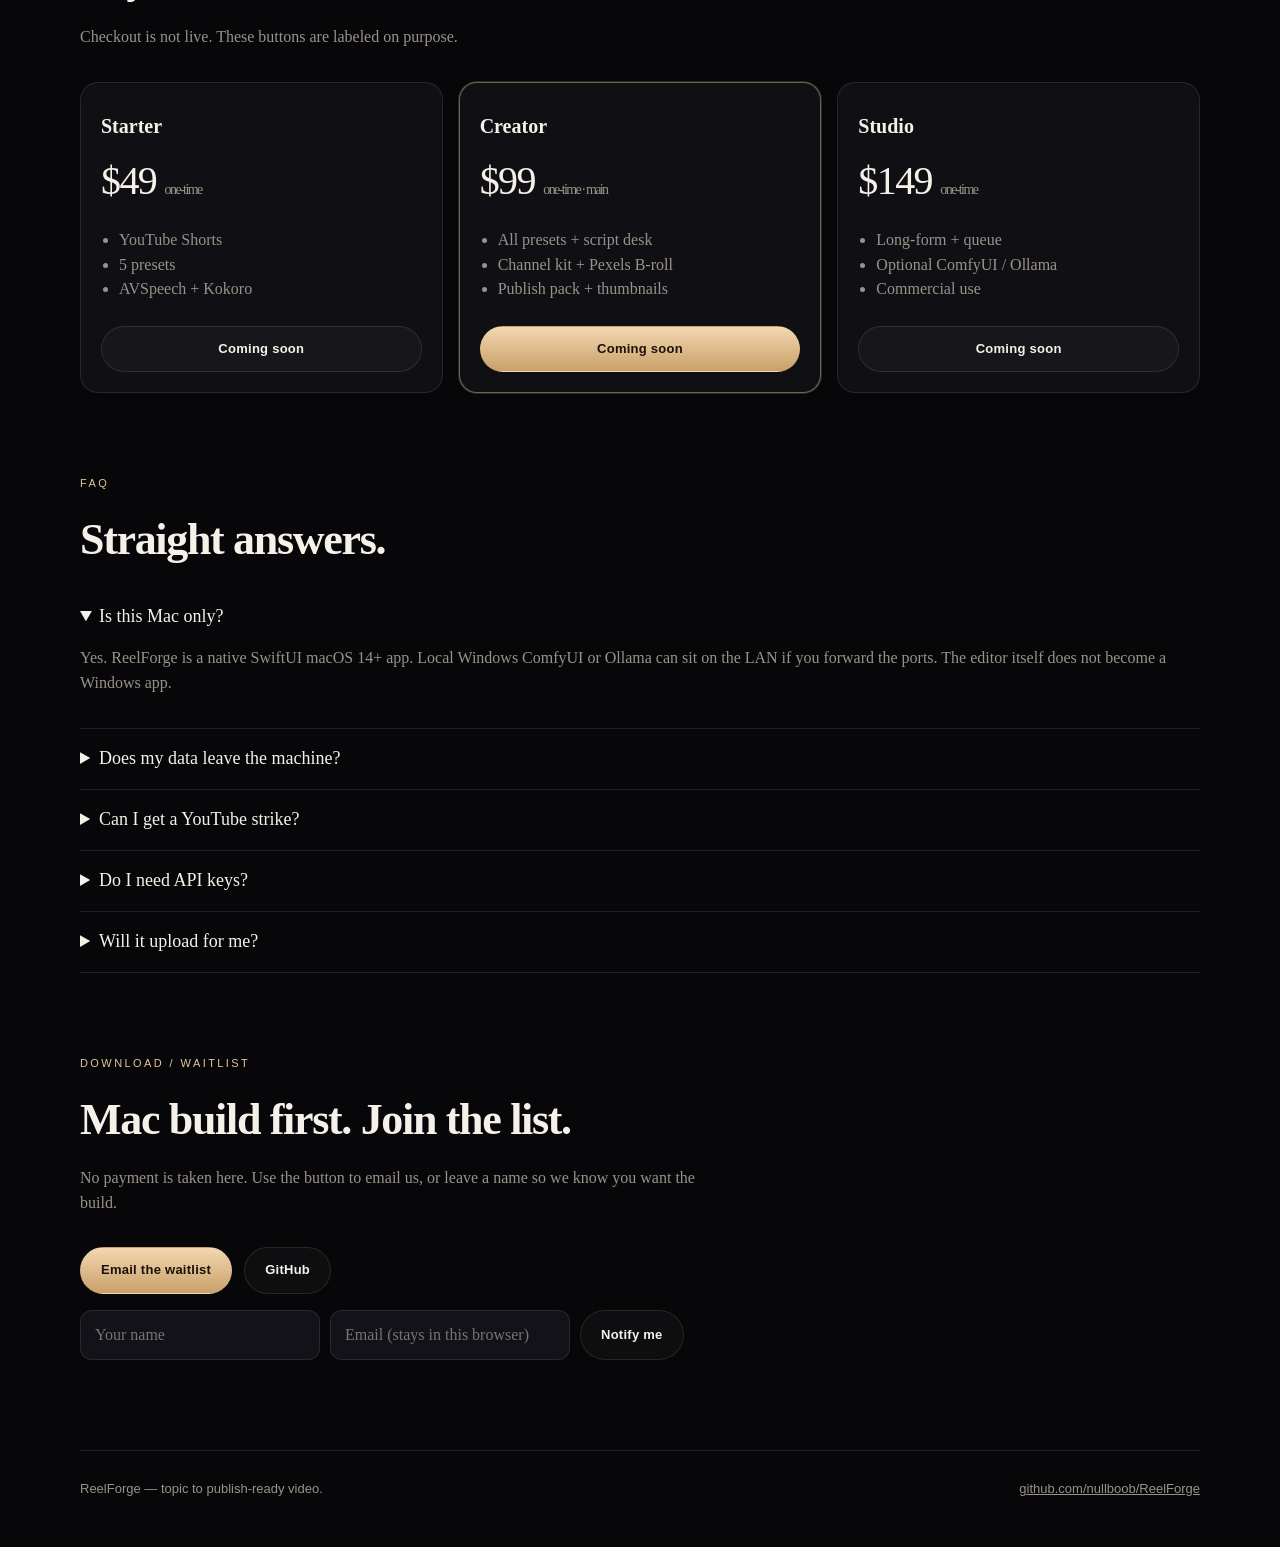
==== commit e7215490: "Add script Accept gate and YouTube-safe product rules Draft now stops at an editable script desk. Co" ====
--- a/site/index.html
+++ b/site/index.html
@@ -3,8 +3,8 @@
 <head>
   <meta charset="utf-8" />
   <meta name="viewport" content="width=device-width, initial-scale=1" />
-  <title>ReelForge — From a topic to a publish-ready video. Overnight.</title>
-  <meta name="description" content="ReelForge is a native Mac app for new YouTubers. Type a topic. Get a finished Short or long-form video with voice, captions, B-roll, music, thumbnail, title, and tags." />
+  <title>ReelForge — CapCut is free. CapCut music on YouTube is not.</title>
+  <meta name="description" content="A native Mac app for scared new YouTubers. You approve the script. We render locally with YouTube-safe audio and leave you an upload pack — not just an MP4." />
   <link rel="stylesheet" href="styles.css" />
 </head>
 <body>
@@ -22,14 +22,14 @@
 
     <section class="hero">
       <div>
-        <div class="kicker">For people starting a YouTube channel</div>
-        <h1>From a topic to a publish-ready video. Overnight.</h1>
-        <p class="lede">You already have ideas. What stops a new channel is the edit. ReelForge writes the script, speaks it, burns captions, lays B-roll, ducks music, and hands you the title, thumbnail, and description.</p>
+        <div class="kicker">For people who are scared to start a channel</div>
+        <h1>CapCut is free. CapCut music on YouTube is not.</h1>
+        <p class="lede">ReelForge is not a timeline. It is a one-click YouTube-ready package on your Mac: no credit meter, YouTube-safe audio, a human script gate so the channel stays monetizable, and an upload pack — title, thumbs, chapters, credits — not just an MP4.</p>
         <div class="cta-row">
           <a class="btn btn-gold" href="#download">Download for Mac</a>
           <a class="btn btn-ghost" href="#waitlist">Join the waitlist</a>
         </div>
-        <p class="fine">Native SwiftUI. macOS 14+. Faceless first. Shorts and long-form. Local data stays on your Mac.</p>
+        <p class="fine">No credit meter. Render on your Mac until it’s right. You still approve the script. The first 3 seconds are a feature.</p>
       </div>
       <aside class="mock" aria-label="ReelForge app mock">
         <div class="mock-bar">
@@ -57,7 +57,7 @@
             <div class="bar mid"></div>
             <div class="bar wide"></div>
             <div class="bar mid"></div>
-            <div class="gen">Generate</div>
+            <div class="gen">Accept script</div>
           </div>
         </div>
       </aside>
@@ -66,7 +66,7 @@
     <section class="problem">
       <div class="kicker">The problem</div>
       <h2>Starting a channel is editing, not ideas.</h2>
-      <p>Beginners do not fail because they lack topics. They fail in CapCut at 1 a.m. — captions, stock, music, thumbnail, title. ReelForge is the overnight pass: topic in, publish pack out.</p>
+      <p>CapCut will let you finish a video with a track that cannot live on YouTube. A credit meter will cut you off mid-batch. Firehose automation without a human gate is how channels get reviewed for inauthentic content. ReelForge is the other product: local, YouTube-safe, and you click Accept.</p>
     </section>
 
     <section class="how" id="how">
@@ -76,8 +76,8 @@
       <div class="steps">
         <article class="step"><div class="num">01</div><h3>Topic</h3><p>Type a brief or paste a full script. Pick faceless facts, listicle, explainer, storytime, product, commentary, or news.</p></article>
         <article class="step"><div class="num">02</div><h3>Preset</h3><p>Fourteen looks — the original eight plus YouTube starters. Shorts 15–60s or long-form 3–8 min.</p></article>
-        <article class="step"><div class="num">03</div><h3>Generate</h3><p>Voice, captions, Pexels or Unsplash or your files, music, grade. Fallbacks so Generate never stalls.</p></article>
-        <article class="step"><div class="num">04</div><h3>Publish pack</h3><p>Title, description, tags, chapters, 1280×720 thumbnail, SRT. Copy, export, upload when you are ready.</p></article>
+        <article class="step"><div class="num">03</div><h3>Accept</h3><p>The script desk shows hook, beats, and captions. Nothing renders until you click Accept. You stay the publisher.</p></article>
+        <article class="step"><div class="num">04</div><h3>Upload pack</h3><p>MP4 plus title, first-150-char hook, chapters from 0:00, tags, thumbs, SRT, asset credits, synthetic-content reminder.</p></article>
       </div>
     </section>
 
@@ -85,16 +85,16 @@
       <div class="kicker">Inside the app</div>
       <h2>Everything a new channel actually needs.</h2>
       <div class="grid">
-        <article class="feat"><h3>Local TTS with fallbacks</h3><p>Kokoro-82M if a server is on :8880, Piper on PATH, then macOS AVSpeech so you always get a voice. Dropped VO still wins.</p></article>
-        <article class="feat"><h3>Captions that ship</h3><p>Word-timed burn-in — karaoke, pop, lower-third — plus a sidecar SRT next to the MP4.</p></article>
-        <article class="feat"><h3>Pexels + Unsplash</h3><p>Stock video first, stills with Ken Burns second. Free keys. Credits stored on the project, not stamped on the frame.</p></article>
-        <article class="feat"><h3>Local AI hooks</h3><p>ComfyUI :8188, Ollama :11434, A1111, ACE-Step. Probed, never required. Your GPU, your models.</p></article>
-        <article class="feat"><h3>Fourteen presets</h3><p>Viral hook through news roundup. Faceless facts, listicle, explainer, storytime, motivational, podcast clip.</p></article>
-        <article class="feat"><h3>Thumbnails + titles</h3><p>1280×720 hook frame with big type. Title under 70 characters, chapters from beats, tags and hashtags.</p></article>
-        <article class="feat"><h3>Batch queue</h3><p>Paste five topics, pick a preset, generate all. A folder per video in Movies/ReelForge.</p></article>
-        <article class="feat"><h3>Channel kit</h3><p>Name, colors, logo watermark, 0–3s intro, subscribe outro. Applied on every generate.</p></article>
-        <article class="feat"><h3>Shorts and long-form</h3><p>9:16 for the feed. 16:9 when you are ready for 3–8 minutes. Duration is a control, not a hope.</p></article>
-        <article class="feat"><h3>Original-safe music</h3><p>Bundled beds with ducking. Optional local ACE-Step. No copyrighted pulls. Ever.</p></article>
+        <article class="feat"><h3>You still approve the script</h3><p>Draft, edit hook/beats/captions, then Accept. There is no silent path from topic to MP4. That is how the channel stays monetizable.</p></article>
+        <article class="feat"><h3>The first 3 seconds are a feature</h3><p>Required hook scene: on-screen claim, VO start, picture change. No logo open. No “welcome back.”</p></article>
+        <article class="feat"><h3>Kokoro, then the Mac</h3><p>Kokoro-FastAPI at :8880/v1/audio/speech. Named voices, locked per project, pause at commas. AVSpeech fallback. Piper is not embedded.</p></article>
+        <article class="feat"><h3>Pexels, not Unsplash firehose</h3><p>Videos API with Authorization header. Per-beat match, skip generic first-page clips, per-channel id blacklist. Unsplash is manual and off.</p></article>
+        <article class="feat"><h3>YouTube-safe audio</h3><p>Bundled original beds or a folder you import. Duck 8–12 dB under VO. Never CapCut/TikTok tracks. License ledger on every project.</p></article>
+        <article class="feat"><h3>Upload pack, not just an MP4</h3><p>Title ≤70, hook in the first 150 characters, chapters from 0:00, tags, thumbs, SRT, credits, synthetic-content reminder.</p></article>
+        <article class="feat"><h3>Captions in the Shorts safe zone</h3><p>3–6 words on Viral Hook. ~15% top and bottom clear, right-rail clear. Karaoke/pop. Editable on the script desk. SRT export.</p></article>
+        <article class="feat"><h3>Fourteen presets, no fake experts</h3><p>We do not ship doctor, lawyer, finance-advisor, or political-expert impersonation presets.</p></article>
+        <article class="feat"><h3>No credit meter</h3><p>Render on your Mac until it is right. Local and private. ComfyUI is an optional sidecar, never required.</p></article>
+        <article class="feat"><h3>Channel kit</h3><p>Name, colors, logo after the hook, subscribe outro. Applied after you Accept.</p></article>
       </div>
     </section>
 
@@ -124,8 +124,8 @@
       <h2>Free tools. Honest fallbacks.</h2>
       <div class="trust-row">
         <div><strong>Ollama</strong> Local scripts and SEO copy</div>
-        <div><strong>Kokoro / Piper / AVSpeech</strong> Apache TTS, then the Mac</div>
-        <div><strong>Pexels + Unsplash</strong> Free stock keys</div>
+        <div><strong>Kokoro → AVSpeech</strong> Apache TTS on :8880, then the Mac</div>
+        <div><strong>Pexels Videos</strong> Automated B-roll. Unsplash off by default</div>
         <div><strong>ComfyUI / A1111</strong> Your localhost, optional</div>
       </div>
     </section>
@@ -147,20 +147,20 @@
         </article>
         <article class="price featured">
           <h3>Creator</h3>
-          <div class="cost">$99 <span>one-time</span></div>
+          <div class="cost">$99 <span>one-time · main</span></div>
           <ul>
-            <li>All presets</li>
-            <li>Batch + channel kit</li>
-            <li>Pexels / Unsplash + thumbnails</li>
+            <li>All presets + script desk</li>
+            <li>Channel kit + Pexels B-roll</li>
+            <li>Publish pack + thumbnails</li>
           </ul>
           <a class="btn btn-gold" href="#download">Coming soon</a>
         </article>
         <article class="price">
           <h3>Studio</h3>
-          <div class="cost">$199 <span>one-time</span></div>
+          <div class="cost">$149 <span>one-time</span></div>
           <ul>
             <li>Long-form + queue</li>
-            <li>ComfyUI / Ollama hooks</li>
+            <li>Optional ComfyUI / Ollama</li>
             <li>Commercial use</li>
           </ul>
           <a class="btn btn-ghost" href="#download">Coming soon</a>
@@ -181,11 +181,11 @@
       </details>
       <details>
         <summary>Can I get a YouTube strike?</summary>
-        <p>We never download copyrighted music. Beds are synthesized or come from a local ACE-Step hook you run. Stock still needs you to respect Pexels/Unsplash licenses. You remain the publisher.</p>
+        <p>We never download CapCut, TikTok, or copyrighted tracks. Beds are original-safe or from a folder you import. Pexels credits go in the ledger. You remain the publisher. Tick YouTube’s altered/synthetic checkbox when the voice is generated.</p>
       </details>
       <details>
         <summary>Do I need API keys?</summary>
-        <p>No. Generate always finishes with AVSpeech, cards, and a bundled bed. Pexels and Unsplash keys unlock real B-roll. Ollama, Kokoro, ComfyUI are probes — nice when present.</p>
+        <p>No. Draft + Accept still finishes with AVSpeech, cards, and a bundled bed. A free Pexels key unlocks moving B-roll. Unsplash is manual and off. Kokoro on :8880 is preferred TTS. ComfyUI is optional, never required.</p>
       </details>
       <details>
         <summary>Will it upload for me?</summary>
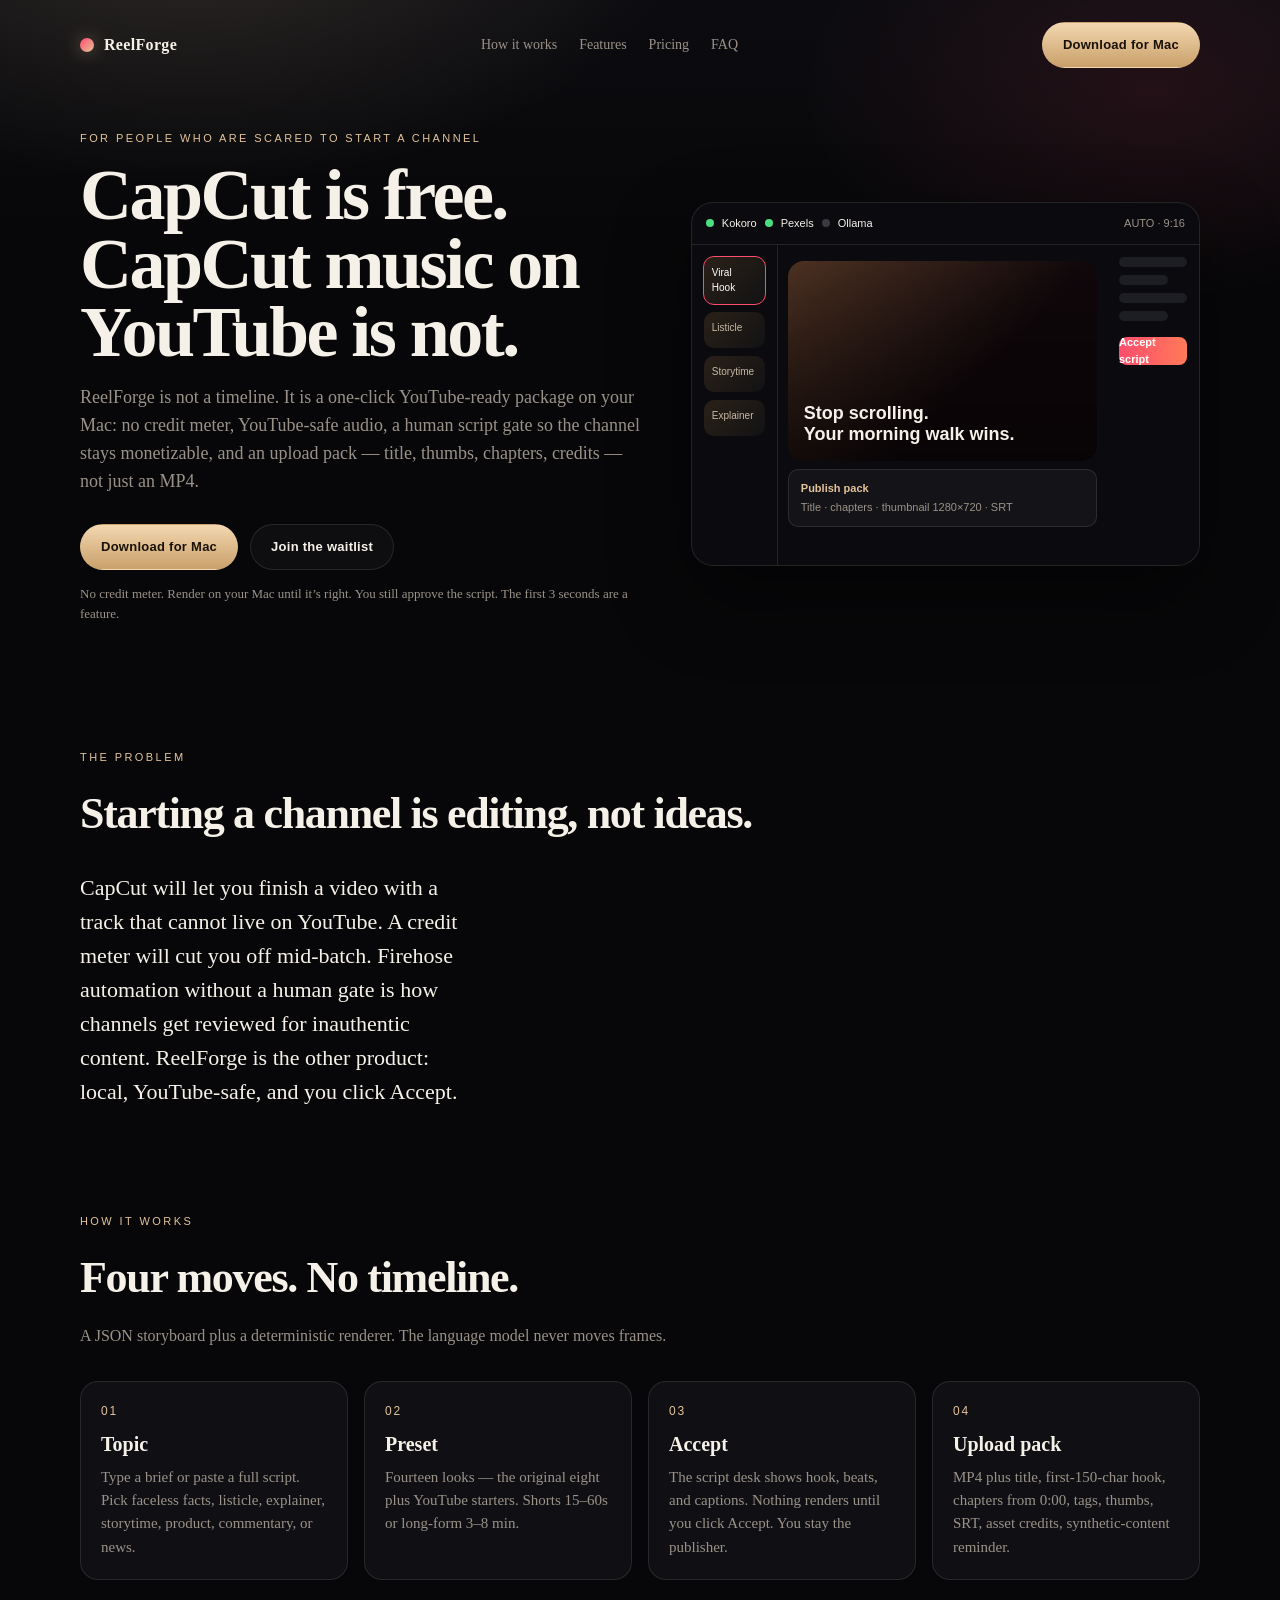
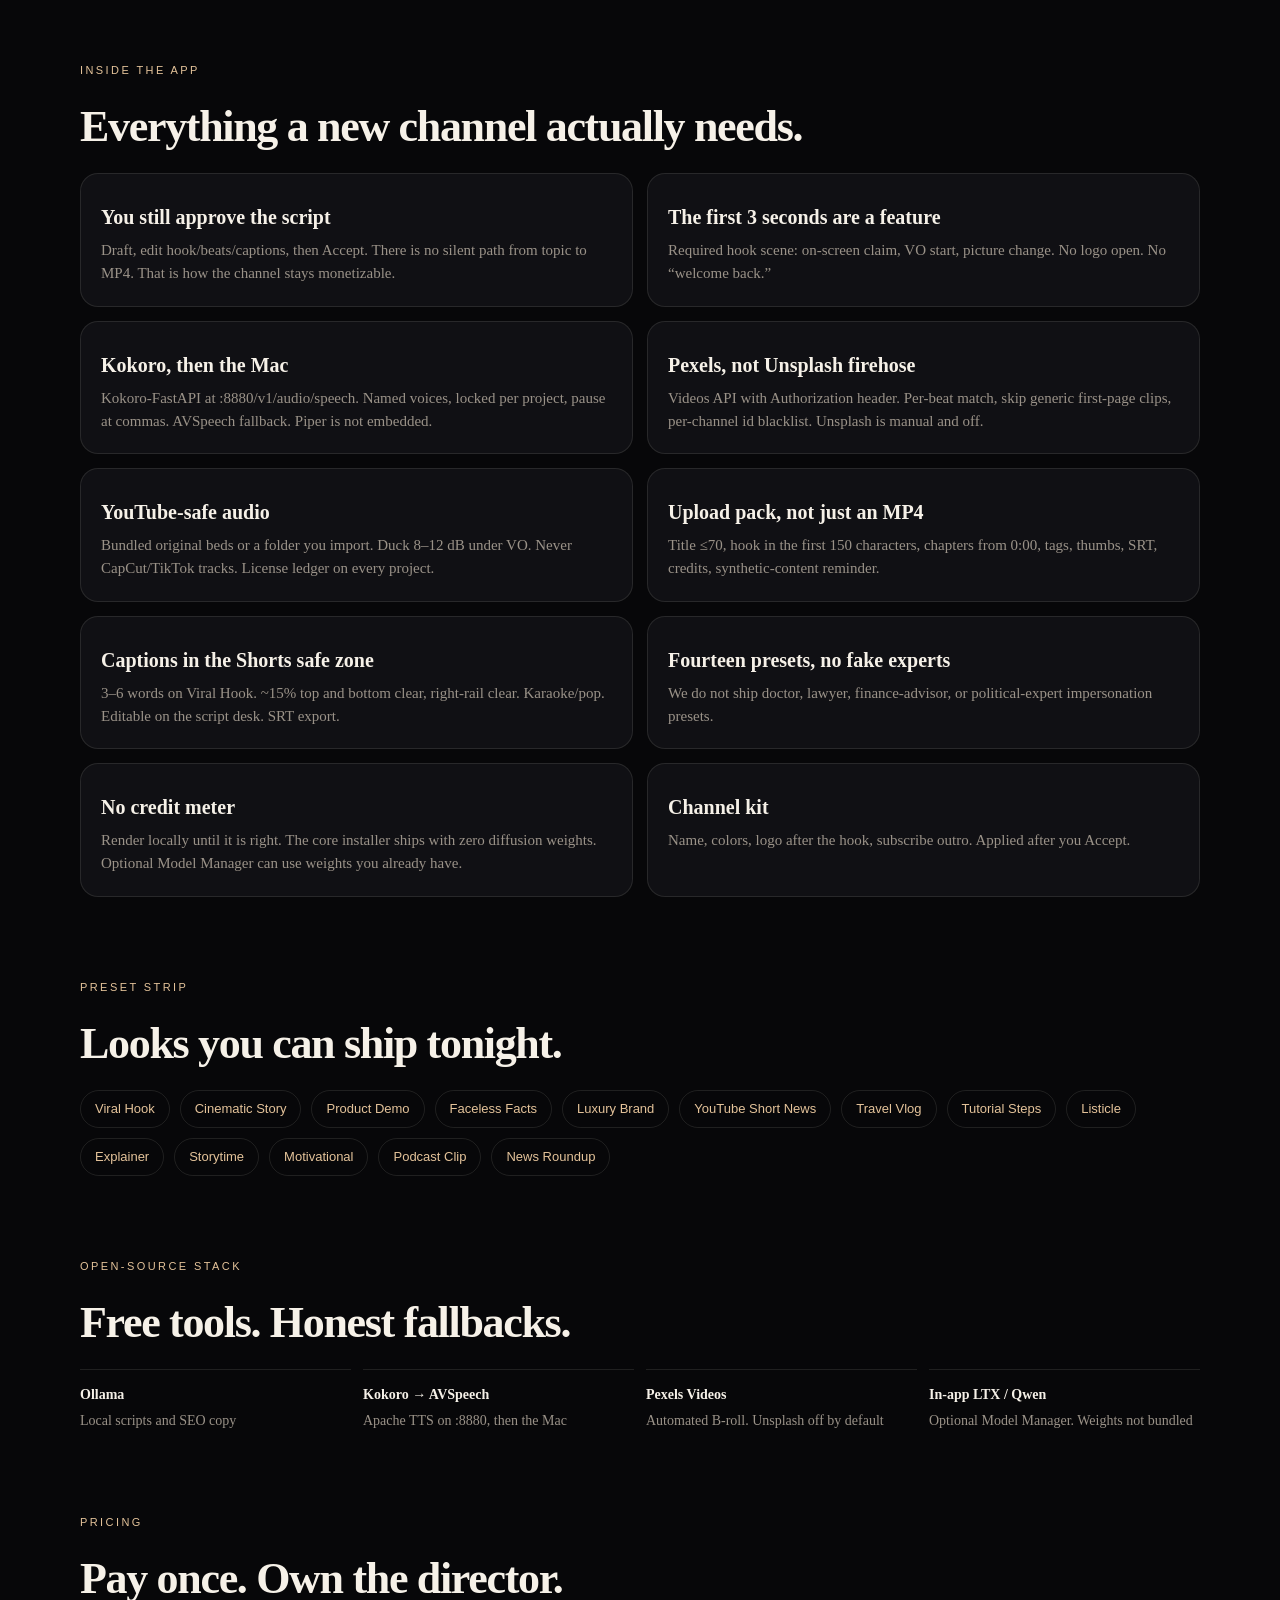
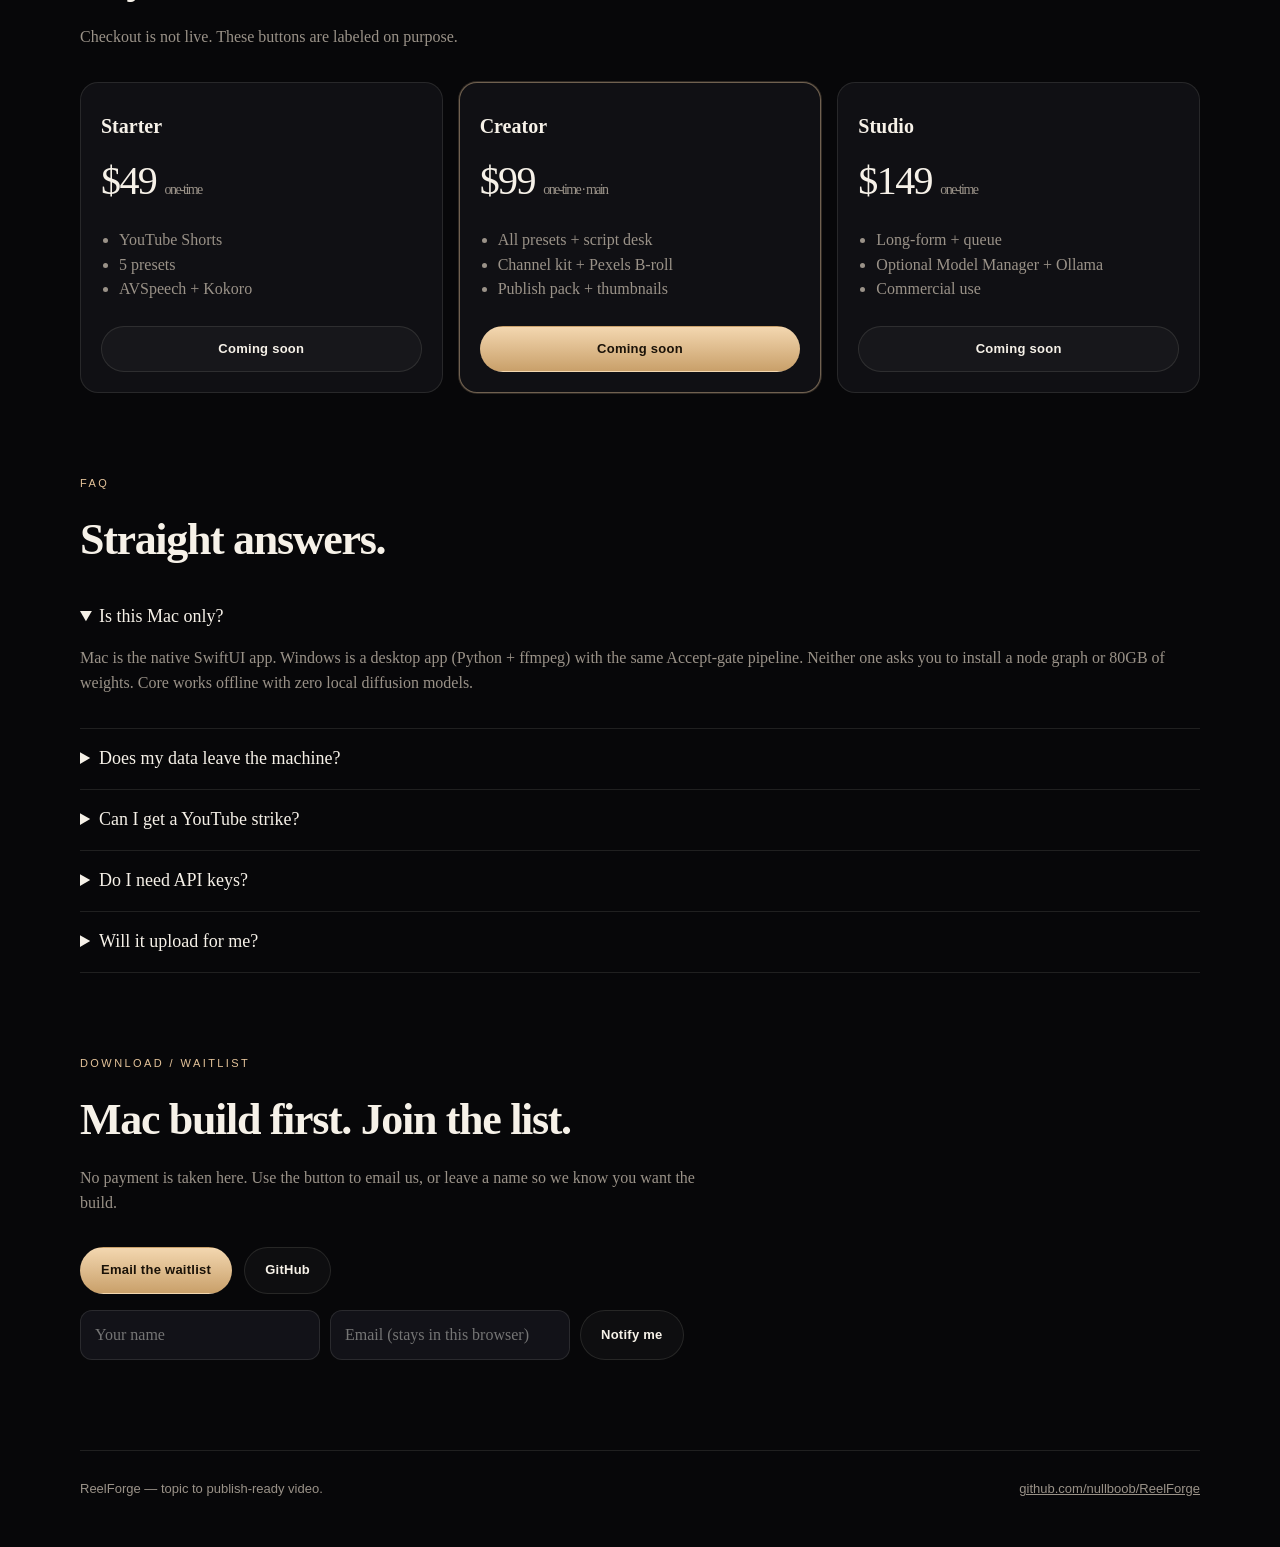
==== commit 95674b2a: "Drop ComfyUI from the sold path; add in-app Model Manager Core installer works with zero diffusion w" ====
--- a/site/index.html
+++ b/site/index.html
@@ -93,7 +93,7 @@
         <article class="feat"><h3>Upload pack, not just an MP4</h3><p>Title ≤70, hook in the first 150 characters, chapters from 0:00, tags, thumbs, SRT, credits, synthetic-content reminder.</p></article>
         <article class="feat"><h3>Captions in the Shorts safe zone</h3><p>3–6 words on Viral Hook. ~15% top and bottom clear, right-rail clear. Karaoke/pop. Editable on the script desk. SRT export.</p></article>
         <article class="feat"><h3>Fourteen presets, no fake experts</h3><p>We do not ship doctor, lawyer, finance-advisor, or political-expert impersonation presets.</p></article>
-        <article class="feat"><h3>No credit meter</h3><p>Render on your Mac until it is right. Local and private. ComfyUI is an optional sidecar, never required.</p></article>
+        <article class="feat"><h3>No credit meter</h3><p>Render locally until it is right. The core installer ships with zero diffusion weights. Optional Model Manager can use weights you already have.</p></article>
         <article class="feat"><h3>Channel kit</h3><p>Name, colors, logo after the hook, subscribe outro. Applied after you Accept.</p></article>
       </div>
     </section>
@@ -126,7 +126,7 @@
         <div><strong>Ollama</strong> Local scripts and SEO copy</div>
         <div><strong>Kokoro → AVSpeech</strong> Apache TTS on :8880, then the Mac</div>
         <div><strong>Pexels Videos</strong> Automated B-roll. Unsplash off by default</div>
-        <div><strong>ComfyUI / A1111</strong> Your localhost, optional</div>
+        <div><strong>In-app LTX / Qwen</strong> Optional Model Manager. Weights not bundled</div>
       </div>
     </section>
 
@@ -160,7 +160,7 @@
           <div class="cost">$149 <span>one-time</span></div>
           <ul>
             <li>Long-form + queue</li>
-            <li>Optional ComfyUI / Ollama</li>
+            <li>Optional Model Manager + Ollama</li>
             <li>Commercial use</li>
           </ul>
           <a class="btn btn-ghost" href="#download">Coming soon</a>
@@ -173,7 +173,7 @@
       <h2>Straight answers.</h2>
       <details open>
         <summary>Is this Mac only?</summary>
-        <p>Yes. ReelForge is a native SwiftUI macOS 14+ app. Local Windows ComfyUI or Ollama can sit on the LAN if you forward the ports. The editor itself does not become a Windows app.</p>
+        <p>Mac is the native SwiftUI app. Windows is a desktop app (Python + ffmpeg) with the same Accept-gate pipeline. Neither one asks you to install a node graph or 80GB of weights. Core works offline with zero local diffusion models.</p>
       </details>
       <details>
         <summary>Does my data leave the machine?</summary>
@@ -185,7 +185,7 @@
       </details>
       <details>
         <summary>Do I need API keys?</summary>
-        <p>No. Draft + Accept still finishes with AVSpeech, cards, and a bundled bed. A free Pexels key unlocks moving B-roll. Unsplash is manual and off. Kokoro on :8880 is preferred TTS. ComfyUI is optional, never required.</p>
+        <p>No. Draft + Accept still finishes with system TTS, cards, and a bundled bed. A free Pexels key unlocks moving B-roll. Unsplash is manual and off. Kokoro on :8880 is preferred TTS. Model Manager is optional and never downloads weights for you.</p>
       </details>
       <details>
         <summary>Will it upload for me?</summary>
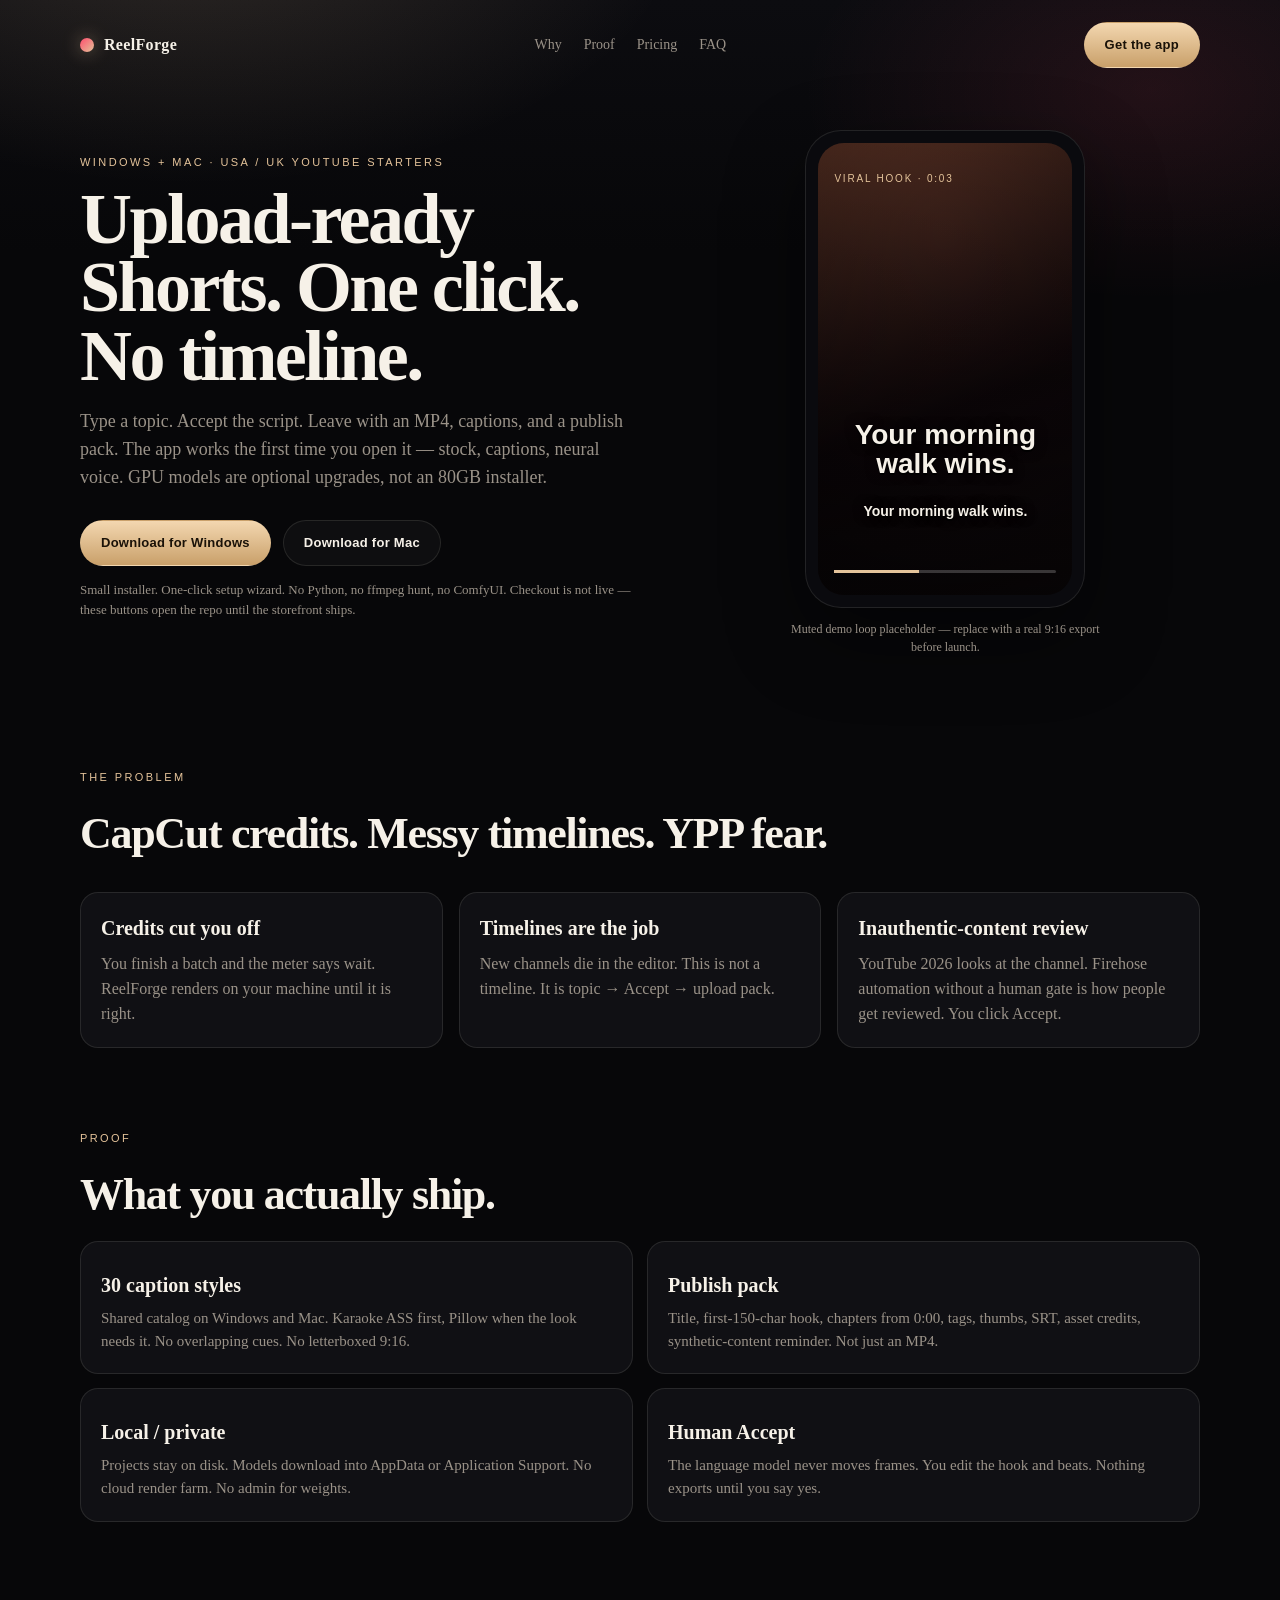
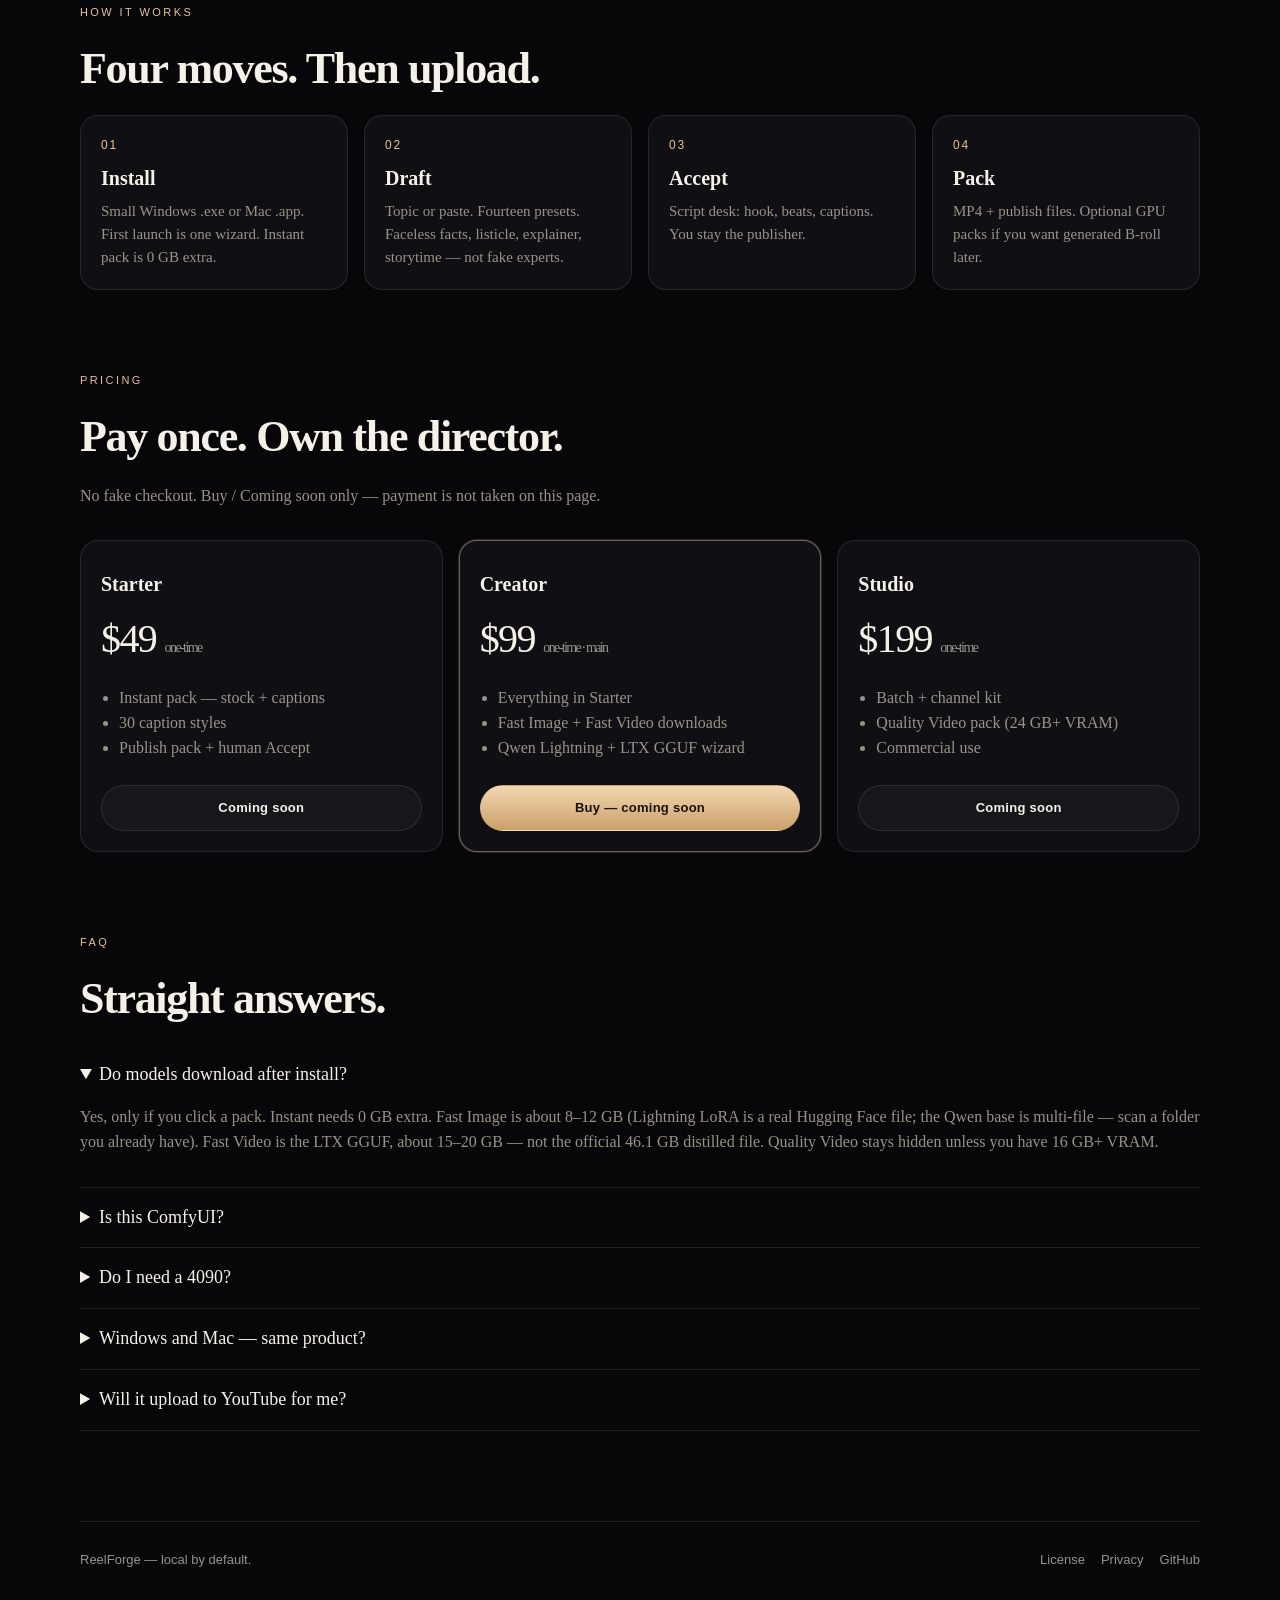
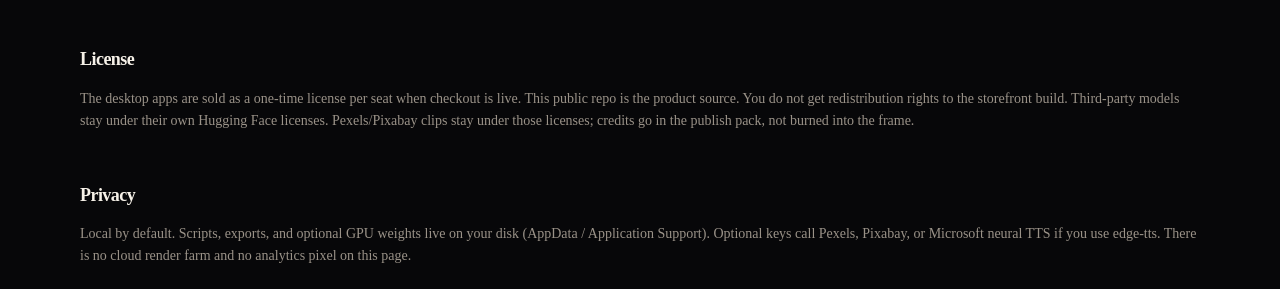
==== commit d5547601: "Productize ReelForge for Windows and Mac sale Add a one-click first-run wizard, shared model manifes" ====
--- a/site/index.html
+++ b/site/index.html
@@ -3,8 +3,8 @@
 <head>
   <meta charset="utf-8" />
   <meta name="viewport" content="width=device-width, initial-scale=1" />
-  <title>ReelForge — CapCut is free. CapCut music on YouTube is not.</title>
-  <meta name="description" content="A native Mac app for scared new YouTubers. You approve the script. We render locally with YouTube-safe audio and leave you an upload pack — not just an MP4." />
+  <title>ReelForge — Upload-ready Shorts. One click. No timeline.</title>
+  <meta name="description" content="A Windows and Mac app for USA/UK YouTube starters. Draft a script, Accept, export a Shorts pack. No CapCut credits, no ComfyUI, no 80GB installer." />
   <link rel="stylesheet" href="styles.css" />
 </head>
 <body>
@@ -12,136 +12,105 @@
     <header class="nav">
       <div class="brand"><span class="mark"></span> ReelForge</div>
       <nav class="nav-links">
-        <a href="#how">How it works</a>
-        <a href="#features">Features</a>
+        <a href="#problem">Why</a>
+        <a href="#proof">Proof</a>
         <a href="#pricing">Pricing</a>
         <a href="#faq">FAQ</a>
       </nav>
-      <a class="btn btn-gold" href="#download">Download for Mac</a>
+      <a class="btn btn-gold" href="#download">Get the app</a>
     </header>
 
     <section class="hero">
       <div>
-        <div class="kicker">For people who are scared to start a channel</div>
-        <h1>CapCut is free. CapCut music on YouTube is not.</h1>
-        <p class="lede">ReelForge is not a timeline. It is a one-click YouTube-ready package on your Mac: no credit meter, YouTube-safe audio, a human script gate so the channel stays monetizable, and an upload pack — title, thumbs, chapters, credits — not just an MP4.</p>
-        <div class="cta-row">
-          <a class="btn btn-gold" href="#download">Download for Mac</a>
-          <a class="btn btn-ghost" href="#waitlist">Join the waitlist</a>
+        <div class="kicker">Windows + Mac · USA / UK YouTube starters</div>
+        <h1>Upload-ready Shorts. One click. No timeline.</h1>
+        <p class="lede">Type a topic. Accept the script. Leave with an MP4, captions, and a publish pack. The app works the first time you open it — stock, captions, neural voice. GPU models are optional upgrades, not an 80GB installer.</p>
+        <div class="cta-row" id="download">
+          <a class="btn btn-gold" href="https://github.com/nullboob/ReelForge" aria-label="Download for Windows">Download for Windows</a>
+          <a class="btn btn-ghost" href="https://github.com/nullboob/ReelForge" aria-label="Download for Mac">Download for Mac</a>
         </div>
-        <p class="fine">No credit meter. Render on your Mac until it’s right. You still approve the script. The first 3 seconds are a feature.</p>
+        <p class="fine">Small installer. One-click setup wizard. No Python, no ffmpeg hunt, no ComfyUI. Checkout is not live — these buttons open the repo until the storefront ships.</p>
       </div>
-      <aside class="mock" aria-label="ReelForge app mock">
-        <div class="mock-bar">
-          <span class="dot on"></span> Kokoro
-          <span class="dot on"></span> Pexels
-          <span class="dot"></span> Ollama
-          <span style="margin-left:auto;color:#9a9288">AUTO · 9:16</span>
-        </div>
-        <div class="mock-body">
-          <div class="col">
-            <div class="chip sel">Viral Hook</div>
-            <div class="chip">Listicle</div>
-            <div class="chip">Storytime</div>
-            <div class="chip">Explainer</div>
-          </div>
-          <div>
-            <div class="screen">Stop scrolling.<br />Your morning walk wins.</div>
-            <div class="pack">
-              <strong>Publish pack</strong>
-              Title · chapters · thumbnail 1280×720 · SRT
-            </div>
-          </div>
-          <div class="col">
-            <div class="bar wide"></div>
-            <div class="bar mid"></div>
-            <div class="bar wide"></div>
-            <div class="bar mid"></div>
-            <div class="gen">Accept script</div>
+      <aside class="phone" aria-label="Muted demo loop placeholder">
+        <div class="phone-bezel">
+          <div class="phone-screen" role="img" aria-label="Muted Shorts demo loop placeholder">
+            <video class="demo-loop" muted loop playsinline poster="" aria-hidden="true"></video>
+            <div class="demo-grade"></div>
+            <p class="demo-kicker">VIRAL HOOK · 0:03</p>
+            <p class="demo-line" id="demo-line">Stop scrolling.</p>
+            <p class="demo-sub">Your morning walk wins.</p>
+            <div class="demo-bar"><i></i></div>
           </div>
         </div>
+        <p class="demo-caption">Muted demo loop placeholder — replace with a real 9:16 export before launch.</p>
       </aside>
     </section>
 
-    <section class="problem">
+    <section class="problem" id="problem">
       <div class="kicker">The problem</div>
-      <h2>Starting a channel is editing, not ideas.</h2>
-      <p>CapCut will let you finish a video with a track that cannot live on YouTube. A credit meter will cut you off mid-batch. Firehose automation without a human gate is how channels get reviewed for inauthentic content. ReelForge is the other product: local, YouTube-safe, and you click Accept.</p>
+      <h2>CapCut credits. Messy timelines. YPP fear.</h2>
+      <div class="problem-grid">
+        <article>
+          <h3>Credits cut you off</h3>
+          <p>You finish a batch and the meter says wait. ReelForge renders on your machine until it is right.</p>
+        </article>
+        <article>
+          <h3>Timelines are the job</h3>
+          <p>New channels die in the editor. This is not a timeline. It is topic → Accept → upload pack.</p>
+        </article>
+        <article>
+          <h3>Inauthentic-content review</h3>
+          <p>YouTube 2026 looks at the channel. Firehose automation without a human gate is how people get reviewed. You click Accept.</p>
+        </article>
+      </div>
+    </section>
+
+    <section class="proof" id="proof">
+      <div class="kicker">Proof</div>
+      <h2>What you actually ship.</h2>
+      <div class="grid">
+        <article class="feat">
+          <h3>30 caption styles</h3>
+          <p>Shared catalog on Windows and Mac. Karaoke ASS first, Pillow when the look needs it. No overlapping cues. No letterboxed 9:16.</p>
+        </article>
+        <article class="feat">
+          <h3>Publish pack</h3>
+          <p>Title, first-150-char hook, chapters from 0:00, tags, thumbs, SRT, asset credits, synthetic-content reminder. Not just an MP4.</p>
+        </article>
+        <article class="feat">
+          <h3>Local / private</h3>
+          <p>Projects stay on disk. Models download into AppData or Application Support. No cloud render farm. No admin for weights.</p>
+        </article>
+        <article class="feat">
+          <h3>Human Accept</h3>
+          <p>The language model never moves frames. You edit the hook and beats. Nothing exports until you say yes.</p>
+        </article>
+      </div>
     </section>
 
     <section class="how" id="how">
       <div class="kicker">How it works</div>
-      <h2>Four moves. No timeline.</h2>
-      <p class="sub">A JSON storyboard plus a deterministic renderer. The language model never moves frames.</p>
+      <h2>Four moves. Then upload.</h2>
       <div class="steps">
-        <article class="step"><div class="num">01</div><h3>Topic</h3><p>Type a brief or paste a full script. Pick faceless facts, listicle, explainer, storytime, product, commentary, or news.</p></article>
-        <article class="step"><div class="num">02</div><h3>Preset</h3><p>Fourteen looks — the original eight plus YouTube starters. Shorts 15–60s or long-form 3–8 min.</p></article>
-        <article class="step"><div class="num">03</div><h3>Accept</h3><p>The script desk shows hook, beats, and captions. Nothing renders until you click Accept. You stay the publisher.</p></article>
-        <article class="step"><div class="num">04</div><h3>Upload pack</h3><p>MP4 plus title, first-150-char hook, chapters from 0:00, tags, thumbs, SRT, asset credits, synthetic-content reminder.</p></article>
-      </div>
-    </section>
-
-    <section class="features" id="features">
-      <div class="kicker">Inside the app</div>
-      <h2>Everything a new channel actually needs.</h2>
-      <div class="grid">
-        <article class="feat"><h3>You still approve the script</h3><p>Draft, edit hook/beats/captions, then Accept. There is no silent path from topic to MP4. That is how the channel stays monetizable.</p></article>
-        <article class="feat"><h3>The first 3 seconds are a feature</h3><p>Required hook scene: on-screen claim, VO start, picture change. No logo open. No “welcome back.”</p></article>
-        <article class="feat"><h3>Kokoro, then the Mac</h3><p>Kokoro-FastAPI at :8880/v1/audio/speech. Named voices, locked per project, pause at commas. AVSpeech fallback. Piper is not embedded.</p></article>
-        <article class="feat"><h3>Pexels, not Unsplash firehose</h3><p>Videos API with Authorization header. Per-beat match, skip generic first-page clips, per-channel id blacklist. Unsplash is manual and off.</p></article>
-        <article class="feat"><h3>YouTube-safe audio</h3><p>Bundled original beds or a folder you import. Duck 8–12 dB under VO. Never CapCut/TikTok tracks. License ledger on every project.</p></article>
-        <article class="feat"><h3>Upload pack, not just an MP4</h3><p>Title ≤70, hook in the first 150 characters, chapters from 0:00, tags, thumbs, SRT, credits, synthetic-content reminder.</p></article>
-        <article class="feat"><h3>Captions in the Shorts safe zone</h3><p>3–6 words on Viral Hook. ~15% top and bottom clear, right-rail clear. Karaoke/pop. Editable on the script desk. SRT export.</p></article>
-        <article class="feat"><h3>Fourteen presets, no fake experts</h3><p>We do not ship doctor, lawyer, finance-advisor, or political-expert impersonation presets.</p></article>
-        <article class="feat"><h3>No credit meter</h3><p>Render locally until it is right. The core installer ships with zero diffusion weights. Optional Model Manager can use weights you already have.</p></article>
-        <article class="feat"><h3>Channel kit</h3><p>Name, colors, logo after the hook, subscribe outro. Applied after you Accept.</p></article>
-      </div>
-    </section>
-
-    <section class="presets">
-      <div class="kicker">Preset strip</div>
-      <h2>Looks you can ship tonight.</h2>
-      <div class="strip">
-        <span class="pill">Viral Hook</span>
-        <span class="pill">Cinematic Story</span>
-        <span class="pill">Product Demo</span>
-        <span class="pill">Faceless Facts</span>
-        <span class="pill">Luxury Brand</span>
-        <span class="pill">YouTube Short News</span>
-        <span class="pill">Travel Vlog</span>
-        <span class="pill">Tutorial Steps</span>
-        <span class="pill">Listicle</span>
-        <span class="pill">Explainer</span>
-        <span class="pill">Storytime</span>
-        <span class="pill">Motivational</span>
-        <span class="pill">Podcast Clip</span>
-        <span class="pill">News Roundup</span>
-      </div>
-    </section>
-
-    <section class="trust">
-      <div class="kicker">Open-source stack</div>
-      <h2>Free tools. Honest fallbacks.</h2>
-      <div class="trust-row">
-        <div><strong>Ollama</strong> Local scripts and SEO copy</div>
-        <div><strong>Kokoro → AVSpeech</strong> Apache TTS on :8880, then the Mac</div>
-        <div><strong>Pexels Videos</strong> Automated B-roll. Unsplash off by default</div>
-        <div><strong>In-app LTX / Qwen</strong> Optional Model Manager. Weights not bundled</div>
+        <article class="step"><div class="num">01</div><h3>Install</h3><p>Small Windows .exe or Mac .app. First launch is one wizard. Instant pack is 0 GB extra.</p></article>
+        <article class="step"><div class="num">02</div><h3>Draft</h3><p>Topic or paste. Fourteen presets. Faceless facts, listicle, explainer, storytime — not fake experts.</p></article>
+        <article class="step"><div class="num">03</div><h3>Accept</h3><p>Script desk: hook, beats, captions. You stay the publisher.</p></article>
+        <article class="step"><div class="num">04</div><h3>Pack</h3><p>MP4 + publish files. Optional GPU packs if you want generated B-roll later.</p></article>
       </div>
     </section>
 
     <section class="pricing" id="pricing">
       <div class="kicker">Pricing</div>
       <h2>Pay once. Own the director.</h2>
-      <p class="sub">Checkout is not live. These buttons are labeled on purpose.</p>
+      <p class="sub">No fake checkout. Buy / Coming soon only — payment is not taken on this page.</p>
       <div class="prices">
         <article class="price">
           <h3>Starter</h3>
           <div class="cost">$49 <span>one-time</span></div>
           <ul>
-            <li>YouTube Shorts</li>
-            <li>5 presets</li>
-            <li>AVSpeech + Kokoro</li>
+            <li>Instant pack — stock + captions</li>
+            <li>30 caption styles</li>
+            <li>Publish pack + human Accept</li>
           </ul>
           <a class="btn btn-ghost" href="#download">Coming soon</a>
         </article>
@@ -149,18 +118,18 @@
           <h3>Creator</h3>
           <div class="cost">$99 <span>one-time · main</span></div>
           <ul>
-            <li>All presets + script desk</li>
-            <li>Channel kit + Pexels B-roll</li>
-            <li>Publish pack + thumbnails</li>
+            <li>Everything in Starter</li>
+            <li>Fast Image + Fast Video downloads</li>
+            <li>Qwen Lightning + LTX GGUF wizard</li>
           </ul>
-          <a class="btn btn-gold" href="#download">Coming soon</a>
+          <a class="btn btn-gold" href="#download">Buy — coming soon</a>
         </article>
         <article class="price">
           <h3>Studio</h3>
-          <div class="cost">$149 <span>one-time</span></div>
+          <div class="cost">$199 <span>one-time</span></div>
           <ul>
-            <li>Long-form + queue</li>
-            <li>Optional Model Manager + Ollama</li>
+            <li>Batch + channel kit</li>
+            <li>Quality Video pack (24 GB+ VRAM)</li>
             <li>Commercial use</li>
           </ul>
           <a class="btn btn-ghost" href="#download">Coming soon</a>
@@ -172,46 +141,53 @@
       <div class="kicker">FAQ</div>
       <h2>Straight answers.</h2>
       <details open>
-        <summary>Is this Mac only?</summary>
-        <p>Mac is the native SwiftUI app. Windows is a desktop app (Python + ffmpeg) with the same Accept-gate pipeline. Neither one asks you to install a node graph or 80GB of weights. Core works offline with zero local diffusion models.</p>
+        <summary>Do models download after install?</summary>
+        <p>Yes, only if you click a pack. Instant needs 0 GB extra. Fast Image is about 8–12 GB (Lightning LoRA is a real Hugging Face file; the Qwen base is multi-file — scan a folder you already have). Fast Video is the LTX GGUF, about 15–20 GB — not the official 46.1 GB distilled file. Quality Video stays hidden unless you have 16 GB+ VRAM.</p>
       </details>
       <details>
-        <summary>Does my data leave the machine?</summary>
-        <p>Projects live in Application Support. Exports land in Movies/ReelForge. Optional keys call Pexels or Unsplash. Optional localhost calls stay on your network. There is no cloud render farm.</p>
+        <summary>Is this ComfyUI?</summary>
+        <p>No. ComfyUI is not the product path and is not in the installer. Power users who already run a sidecar can open Advanced settings. Everyone else gets stock, painted art, and optional in-app LTX/Qwen when weights are Ready.</p>
       </details>
       <details>
-        <summary>Can I get a YouTube strike?</summary>
-        <p>We never download CapCut, TikTok, or copyrighted tracks. Beds are original-safe or from a folder you import. Pexels credits go in the ledger. You remain the publisher. Tick YouTube’s altered/synthetic checkbox when the voice is generated.</p>
+        <summary>Do I need a 4090?</summary>
+        <p>No. Instant works on a laptop with no NVIDIA card. Fast packs want about 8 GB VRAM or an Apple GPU. Quality Video is optional and hidden under 16 GB.</p>
       </details>
       <details>
-        <summary>Do I need API keys?</summary>
-        <p>No. Draft + Accept still finishes with system TTS, cards, and a bundled bed. A free Pexels key unlocks moving B-roll. Unsplash is manual and off. Kokoro on :8880 is preferred TTS. Model Manager is optional and never downloads weights for you.</p>
+        <summary>Windows and Mac — same product?</summary>
+        <p>Same wizard copy, same caption catalog, same EDL, same fallbacks. Windows is a PyInstaller exe with its own Python runtime. Mac is the native SwiftUI app. Neither wraps the other.</p>
       </details>
       <details>
-        <summary>Will it upload for me?</summary>
-        <p>Not yet. Settings can store a YouTube Data API key. The Upload button is disabled until OAuth exists. We will not fake a successful upload.</p>
+        <summary>Will it upload to YouTube for me?</summary>
+        <p>Not yet. You get a publish pack to paste. The Upload button stays disabled until OAuth exists. We will not fake a successful upload.</p>
       </details>
     </section>
 
-    <section class="waitlist" id="waitlist">
-      <div class="kicker" id="download">Download / waitlist</div>
-      <h2>Mac build first. Join the list.</h2>
-      <p class="sub">No payment is taken here. Use the button to email us, or leave a name so we know you want the build.</p>
-      <div class="cta-row">
-        <a class="btn btn-gold" href="mailto:hello@reelforge.app?subject=ReelForge%20waitlist">Email the waitlist</a>
-        <a class="btn btn-ghost" href="https://github.com/nullboob/ReelForge">GitHub</a>
-      </div>
-      <form action="#waitlist" method="get">
-        <input type="text" name="name" placeholder="Your name" aria-label="Your name" />
-        <input type="email" name="email" placeholder="Email (stays in this browser)" aria-label="Email" />
-        <button class="btn btn-ghost" type="submit">Notify me</button>
-      </form>
+    <footer>
+      <div>ReelForge — local by default.</div>
+      <nav class="foot-links">
+        <a href="#license">License</a>
+        <a href="#privacy">Privacy</a>
+        <a href="https://github.com/nullboob/ReelForge">GitHub</a>
+      </nav>
+    </footer>
+
+    <section class="legal" id="license">
+      <h2>License</h2>
+      <p>The desktop apps are sold as a one-time license per seat when checkout is live. This public repo is the product source. You do not get redistribution rights to the storefront build. Third-party models stay under their own Hugging Face licenses. Pexels/Pixabay clips stay under those licenses; credits go in the publish pack, not burned into the frame.</p>
     </section>
-
-    <footer>
-      <div>ReelForge — topic to publish-ready video.</div>
-      <a href="https://github.com/nullboob/ReelForge">github.com/nullboob/ReelForge</a>
-    </footer>
+    <section class="legal" id="privacy">
+      <h2>Privacy</h2>
+      <p>Local by default. Scripts, exports, and optional GPU weights live on your disk (AppData / Application Support). Optional keys call Pexels, Pixabay, or Microsoft neural TTS if you use edge-tts. There is no cloud render farm and no analytics pixel on this page.</p>
+    </section>
   </div>
+  <script>
+    const lines = ["Stop scrolling.", "Your morning walk wins.", "Accept the script.", "Upload tonight."];
+    let i = 0;
+    const el = document.getElementById("demo-line");
+    setInterval(() => {
+      i = (i + 1) % lines.length;
+      if (el) el.textContent = lines[i];
+    }, 1800);
+  </script>
 </body>
 </html>
--- a/site/styles.css
+++ b/site/styles.css
@@ -35,7 +35,7 @@
 a { color: inherit; }
 img { max-width: 100%; }
 .wrap { width: min(var(--max), calc(100% - 40px)); margin: 0 auto; }
-.nav, .hero, .grid, .steps, .presets, .trust, .pricing, .faq, footer { position: relative; }
+.nav, .hero, .grid, .steps, .presets, .trust, .pricing, .faq, .proof, .problem, footer { position: relative; }
 
 .nav {
   display: flex;
@@ -185,12 +185,80 @@
   justify-content: center;
 }
 
-.problem, .how, .features, .presets, .trust, .pricing, .faq, .waitlist {
+.problem, .how, .features, .presets, .trust, .pricing, .faq, .waitlist, .proof {
   padding: 72px 0 10px;
 }
+.problem-grid {
+  display: grid;
+  grid-template-columns: repeat(3, 1fr);
+  gap: 16px;
+  margin-top: 24px;
+}
+.problem-grid article {
+  background: var(--card);
+  border: 1px solid var(--line);
+  border-radius: 18px;
+  padding: 20px;
+}
+.problem-grid h3 { margin: 0 0 8px; font-size: 20px; }
+.problem-grid p { color: var(--muted); margin: 0; }
+.phone { display: flex; flex-direction: column; align-items: center; }
+.phone-bezel {
+  width: min(280px, 72vw);
+  padding: 12px;
+  border-radius: 36px;
+  background: #0a0a0e;
+  border: 1px solid var(--line);
+  box-shadow: var(--shadow);
+}
+.phone-screen {
+  position: relative;
+  aspect-ratio: 9 / 16;
+  border-radius: 26px;
+  overflow: hidden;
+  background:
+    linear-gradient(180deg, rgba(0,0,0,0.05), rgba(0,0,0,0.55)),
+    linear-gradient(160deg, #5a3224 0%, #12080c 58%, #1a1014 100%);
+}
+.demo-loop { position: absolute; inset: 0; width: 100%; height: 100%; object-fit: cover; opacity: 0; }
+.demo-grade {
+  position: absolute; inset: 0;
+  background: radial-gradient(120% 80% at 50% 20%, transparent, rgba(0,0,0,0.45));
+  animation: ken 8s ease-in-out infinite alternate;
+}
+@keyframes ken { from { transform: scale(1); } to { transform: scale(1.08); } }
+.demo-kicker {
+  position: absolute; top: 18px; left: 16px; right: 16px;
+  font-family: "Avenir Next", "Segoe UI", sans-serif;
+  font-size: 10px; letter-spacing: 0.18em; color: var(--gold);
+}
+.demo-line, .demo-sub {
+  position: absolute; left: 16px; right: 16px;
+  font-family: "Avenir Next", "Segoe UI", sans-serif;
+  font-weight: 800; text-align: center;
+  text-shadow: 0 2px 0 #000, 0 0 12px rgba(0,0,0,0.6);
+}
+.demo-line { bottom: 88px; font-size: 28px; line-height: 1.05; }
+.demo-sub { bottom: 58px; font-size: 14px; color: #f6f1e8; }
+.demo-bar {
+  position: absolute; left: 16px; right: 16px; bottom: 22px;
+  height: 3px; background: rgba(255,255,255,0.2); border-radius: 99px;
+}
+.demo-bar i {
+  display: block; height: 100%; width: 38%;
+  background: var(--gold);
+  animation: grow 3.2s linear infinite;
+}
+@keyframes grow { from { width: 8%; } to { width: 86%; } }
+.demo-caption { color: var(--muted); font-size: 12px; text-align: center; margin: 12px 0 0; max-width: 28em; }
+.legal { padding: 28px 0 8px; color: var(--muted); font-size: 14px; }
+.legal h2 { font-size: 18px; color: var(--ink); }
+.foot-links { display: flex; gap: 16px; }
+.foot-links a { text-decoration: none; }
+.foot-links a:hover { color: var(--gold); }
 h2 { font-size: clamp(28px, 4vw, 44px); letter-spacing: -0.03em; margin: 0 0 12px; }
 .sub { color: var(--muted); max-width: 40em; margin: 0 0 32px; }
-.problem p { font-size: 22px; max-width: 18em; }
+.problem > p { font-size: 22px; max-width: 18em; }
 
 .steps { display: grid; grid-template-columns: repeat(4, 1fr); gap: 16px; }
 .step, .feat, .price, .preset {
@@ -270,9 +338,12 @@
 }
 
 @media (max-width: 900px) {
-  .hero, .steps, .prices, .trust-row, .mock-body { grid-template-columns: 1fr; }
+  .hero, .steps, .prices, .trust-row, .mock-body, .problem-grid { grid-template-columns: 1fr; }
   .grid { grid-template-columns: 1fr; }
   .nav-links { display: none; }
   .mock-body { min-height: 0; }
   .col:first-child, .col:last-child { display: none; }
-}
+  footer { flex-direction: column; }
+  h1 { font-size: clamp(36px, 11vw, 56px); }
+  .hero { padding: 28px 0 24px; gap: 28px; }
+}
